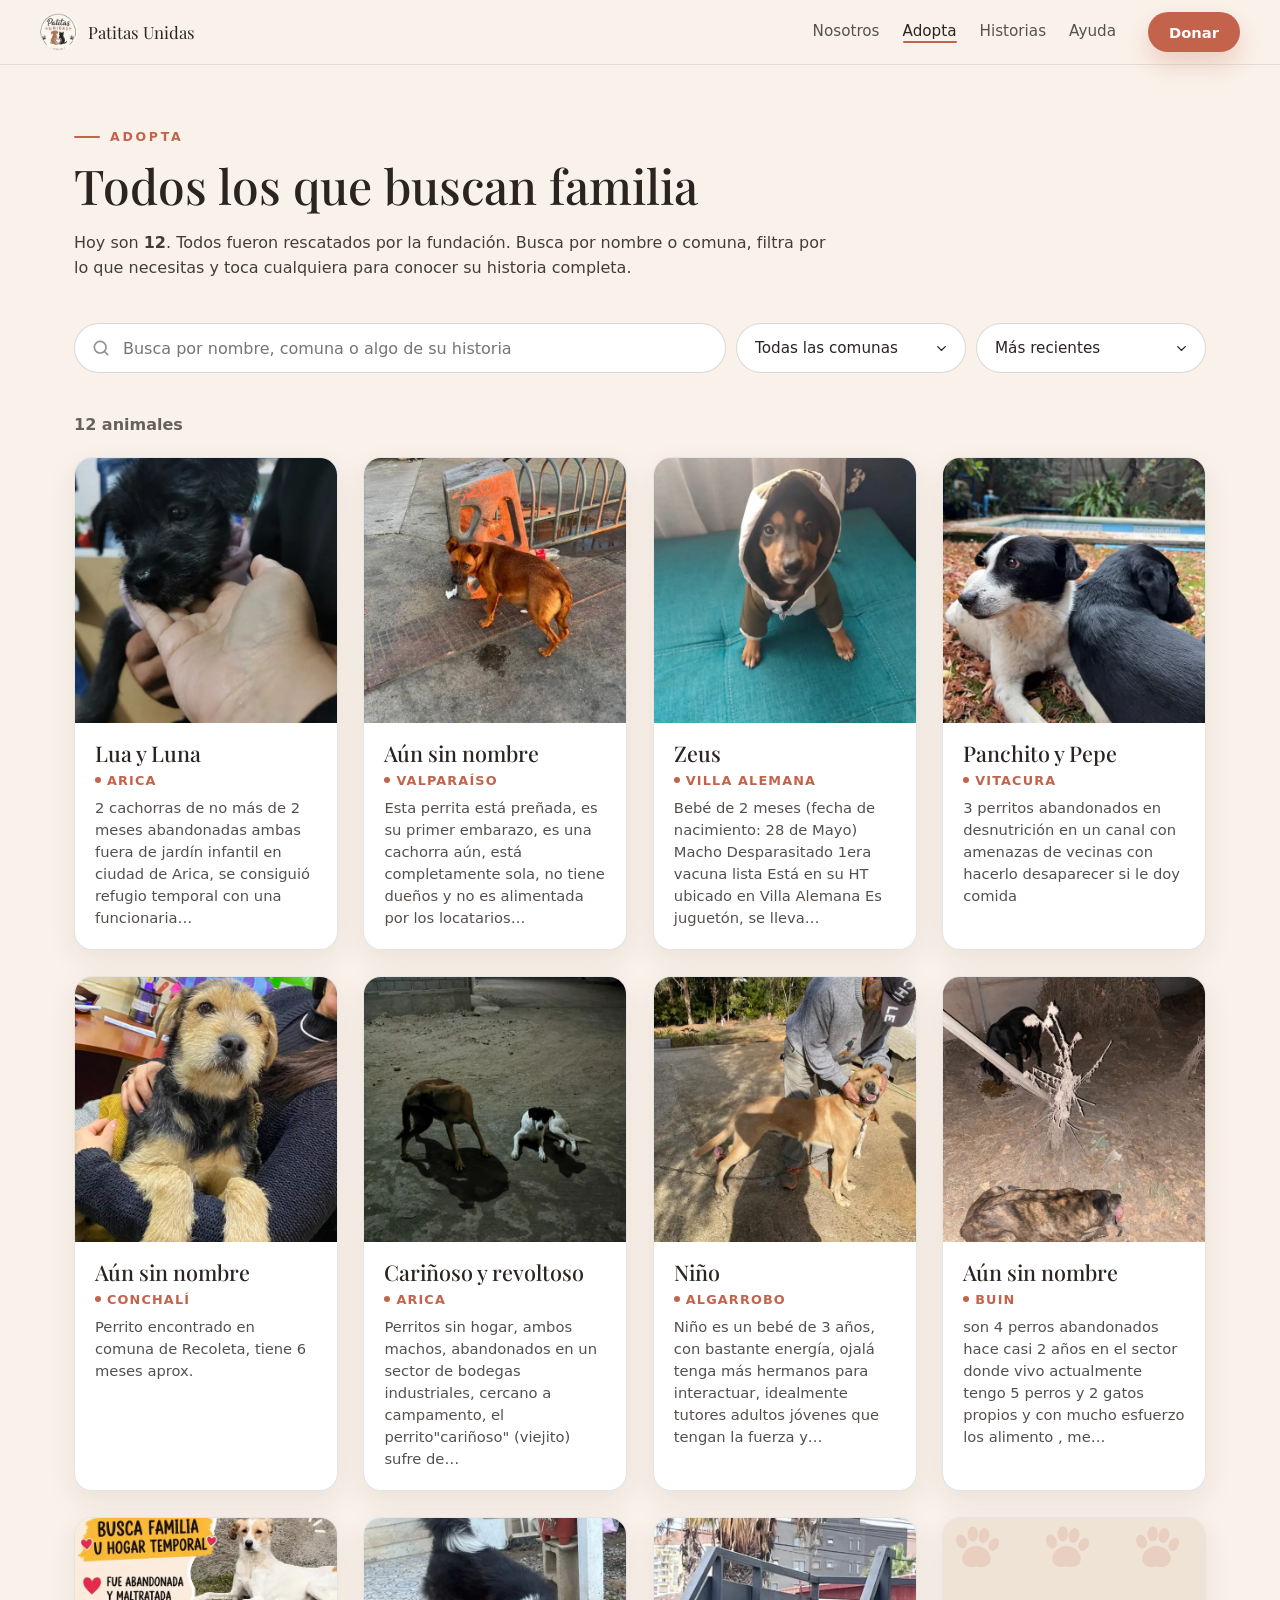
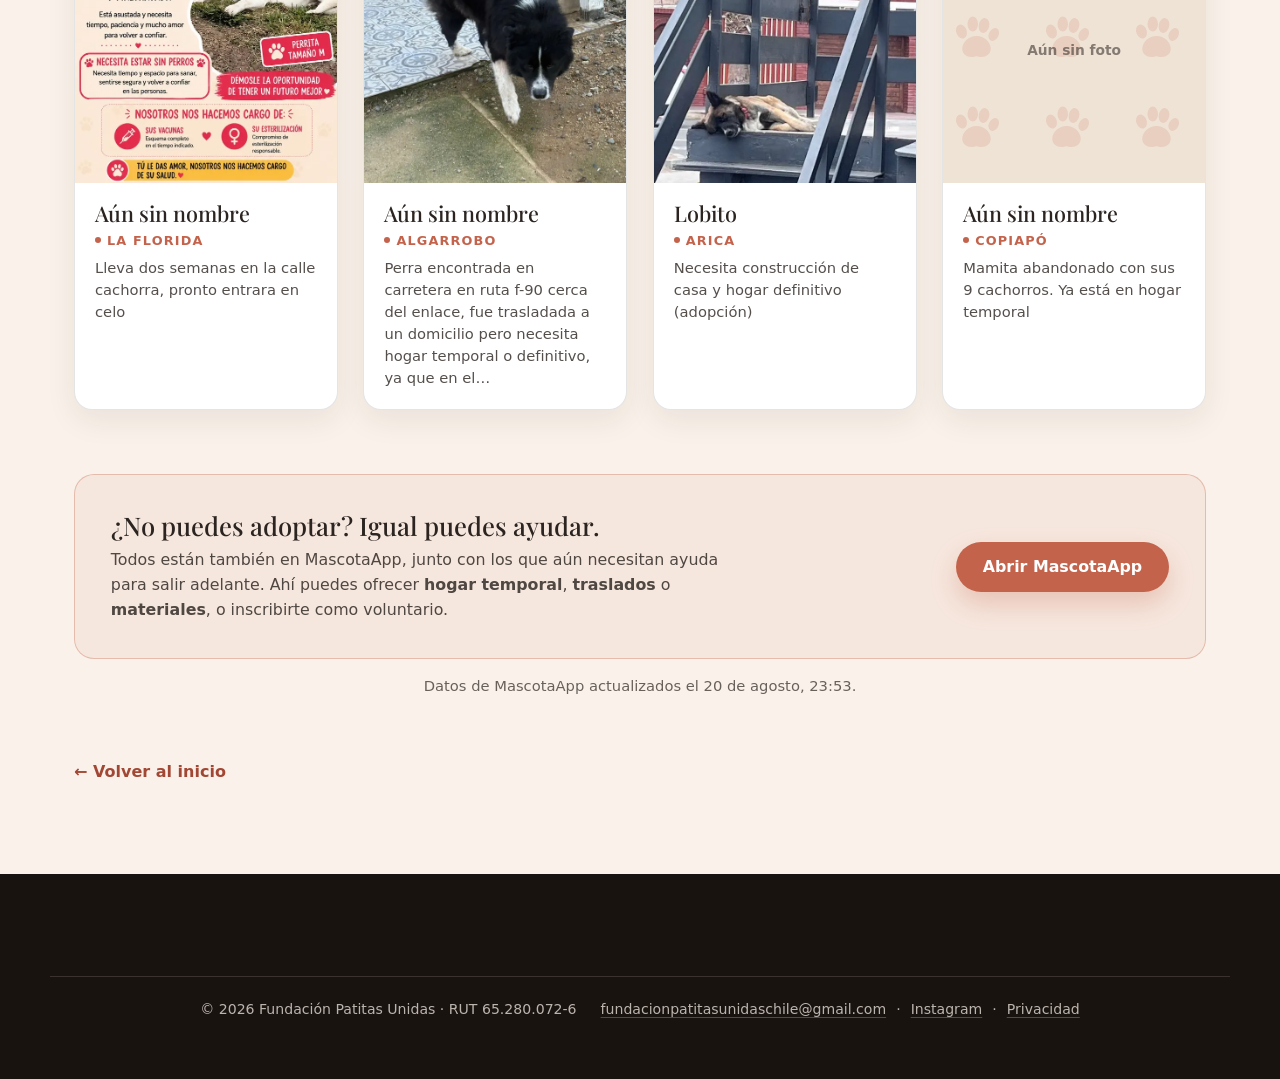
==== adopta.html @ 8f33537e "Anillo de adopcion, finales felices, catalogo con filtros y publicacion automatica - Adopta: anillo " ====
<!DOCTYPE html>
<html lang="es">
  <head>
    <meta charset="UTF-8" />
    <meta name="viewport" content="width=device-width, initial-scale=1.0" />
    <title>Adopta · Patitas Unidas</title>
    <meta name="description" content="Todos los animales que la Fundación Patitas Unidas tiene en adopción en Chile. Busca por nombre o comuna y filtra por lo que necesitas." />
    <link rel="canonical" href="https://fundacionpatitasunidas.cl/adopta.html" />
    <meta name="theme-color" content="#2b2420" />

    <link rel="icon" href="/favicon.ico" sizes="any" />
    <link rel="icon" type="image/png" sizes="32x32" href="img/favicon-32.png" />
    <link rel="apple-touch-icon" href="img/apple-touch-icon.png" />

    <!-- Es la página que más se va a compartir (cada ficha enlaza aquí con
         #id), así que lleva su propia tarjeta. -->
    <meta property="og:type" content="website" />
    <meta property="og:site_name" content="Patitas Unidas Chile" />
    <meta property="og:locale" content="es_CL" />
    <meta property="og:url" content="https://fundacionpatitasunidas.cl/adopta.html" />
    <meta property="og:title" content="Adopta · Patitas Unidas" />
    <meta property="og:description" content="Todos fueron rescatados por la fundación y hoy buscan una familia. Conoce sus historias." />
    <meta property="og:image" content="https://fundacionpatitasunidas.cl/img/compartir.jpg" />
    <meta property="og:image:width" content="1200" />
    <meta property="og:image:height" content="630" />
    <meta name="twitter:card" content="summary_large_image" />

    <link rel="stylesheet" href="styles.css" />
    <script src="script.js" defer></script>
    <script type="module" src="js/catalogo.js"></script>
  </head>
  <body class="pagina-texto pagina-catalogo">
    <header class="texto-top">
      <a class="topbar-logo" href="index.html">
        <img src="img/logo.webp" alt="" width="38" height="38" onerror="this.remove()" />
        <span>Patitas Unidas</span>
      </a>
      <nav class="topbar-nav" aria-label="Navegaci&oacute;n principal">
        <a href="index.html#nosotros">Nosotros</a>
        <a href="adopta.html" aria-current="page">Adopta</a>
        <a href="index.html#historias">Historias</a>
        <a href="index.html#ayuda">Ayuda</a>
      </nav>
      <a class="btn btn-primary topbar-cta" href="index.html#ayuda">Donar</a>
    </header>

    <main class="catalogo" data-catalogo>
      <div class="catalogo-cabeza">
        <p class="eyebrow">Adopta</p>
        <h1 class="texto-titulo">Todos los que buscan familia</h1>
        <p class="lede">
          Hoy son <strong data-total>varios</strong>. Todos fueron rescatados por la fundaci&oacute;n.
          Busca por nombre o comuna, filtra por lo que necesitas y toca cualquiera para
          conocer su historia completa.
        </p>
      </div>

      <!-- Sin data/adopciones.json todavía -->
      <div class="catalogo-aviso" data-sin-datos hidden>
        <p>
          Estamos actualizando la lista. Mientras tanto, todos los animales en adopci&oacute;n
          est&aacute;n publicados en <a href="https://mascotaapp.cl" target="_blank" rel="noopener noreferrer">MascotaApp</a>.
        </p>
      </div>

      <div data-con-datos>
        <div class="catalogo-barra" role="search">
          <label class="buscador">
            <span class="sr-only">Buscar</span>
            <svg viewBox="0 0 24 24" aria-hidden="true" focusable="false"><circle cx="11" cy="11" r="7"/><path d="m20 20-3.5-3.5"/></svg>
            <input type="search" data-buscar placeholder="Busca por nombre, comuna o algo de su historia" autocomplete="off" enterkeyhint="search" />
          </label>
          <label class="selector">
            <span class="sr-only">Comuna</span>
            <select data-comuna>
              <option value="">Todas las comunas</option>
            </select>
          </label>
          <label class="selector">
            <span class="sr-only">Orden</span>
            <select data-orden>
              <option value="recientes">M&aacute;s recientes</option>
              <option value="nombre">Por nombre</option>
              <option value="azar">Al azar</option>
            </select>
          </label>
        </div>

        <div class="catalogo-filtros" data-chips hidden></div>

        <div class="catalogo-estado">
          <p class="catalogo-cuenta" data-cuenta role="status" aria-live="polite"></p>
          <button class="catalogo-limpiar" type="button" data-limpiar hidden>Limpiar filtros</button>
        </div>

        <div class="catalogo-grid" data-grid></div>

        <div class="catalogo-vacio" data-vacio hidden>
          <p class="catalogo-vacio-titulo">Ninguno coincide con esa b&uacute;squeda.</p>
          <p>Prueba con menos filtros: puede que la ficha a&uacute;n no tenga ese dato cargado.</p>
          <button class="btn btn-ghost" type="button" data-limpiar hidden>Limpiar filtros</button>
        </div>
      </div>

      <aside class="adopta-cta">
        <div>
          <h2>&iquest;No puedes adoptar? Igual puedes ayudar.</h2>
          <p>
            Todos est&aacute;n tambi&eacute;n en MascotaApp, junto con los que a&uacute;n necesitan
            ayuda para salir adelante. Ah&iacute; puedes ofrecer <strong>hogar temporal</strong>,
            <strong>traslados</strong> o <strong>materiales</strong>, o inscribirte como
            voluntario.
          </p>
        </div>
        <a class="btn btn-primary" href="https://mascotaapp.cl" target="_blank" rel="noopener noreferrer">
          Abrir MascotaApp
        </a>
      </aside>

      <p class="fine catalogo-actualizado" data-actualizado></p>

      <p class="texto-volver">
        <a href="index.html">&larr; Volver al inicio</a>
      </p>
    </main>

    <footer class="site-footer">
      <div class="wrap">
        <div class="footer-legal">
          <p>&copy; 2026 Fundaci&oacute;n Patitas Unidas &middot; RUT 65.280.072-6</p>
          <p>
            <a href="mailto:fundacionpatitasunidaschile@gmail.com">fundacionpatitasunidaschile@gmail.com</a>
            <span aria-hidden="true">&middot;</span>
            <a href="https://www.instagram.com/fundacionpatitasunidaschile/" target="_blank" rel="noopener noreferrer">Instagram</a>
            <span aria-hidden="true">&middot;</span>
            <a href="legal.html#privacidad">Privacidad</a>
          </p>
        </div>
      </div>
    </footer>
  </body>
</html>
---- styles.css ----
/* Tipografía de display.
   Playfair Display (SIL Open Font License, gratuita) sustituye a "Ogg Medium",
   que es un tipo comercial de Sharp Type y se cargaba desde el CDN de un tercero.
   Si la fundación compra licencia de Ogg, basta con volver a poner el @font-face
   original y cambiar el valor de --font-display. */
@import url("https://fonts.googleapis.com/css2?family=Playfair+Display:wght@500;600&display=swap");

:root {
  --font-display: "Playfair Display", Georgia, "Times New Roman", serif;
  /* El tono calido (sepia .24 / saturate 1.18 / hue-rotate -14deg) esta
     HORNEADO en los propios JPEG. Aplicarlo por CSS obligaba al navegador a
     recalcular un filtro sobre imagenes a pantalla completa en cada frame:
     era la causa principal del scroll a tirones. Ver scratchpad/bake.py. */
  --scene-filter: none;

  --mx: 0;
  --my: 0;
  --back-opacity: 1;
  --back-x: 0px;
  --back-y: 0px;
  --back-scale: 0.76;
  --four-y: 10vh;
  --four-scale: 0.78;
  --bazaar-y: 20vh;
  --blur-px: 0px;
  --back-brightness: 1;
  --bazaar-blur-px: 0px;
  --bazaar-brightness: 1;
  --bazaar-saturation: 1;
  --shade-opacity: 1;
  --shade-z: 2;
  --shade-top-alpha: 0;
  --shade-mid-alpha: 0;
  --shade-bottom-alpha: 0;
  --blur-tint: 75, 58, 41;
  --title-y: 0px;
  --title-scale: 1;
  --title-opacity: 1;
  --bridge-x: -50%;
  --bridge-y: 0px;
  --bridge-bottom: 26vh;
  --bridge-width: 44vw;
  --bridge-height: 34vh;
  --bridge-opacity: 1;
  --bridge-scale: 1.02;
  --split-left-x: -50%;
  --split-left-y: 0px;
  --split-left-scale: 1;
  --split-right-x: -50%;
  --split-right-y: 0px;
  --split-right-scale: 1;
  --frame2-opacity: 0;
  --frame2-x: -50%;
  --frame2-y: -50%;
  --frame2-scale: 1.06;
  --intro-copy-y: 0px;
  --intro-copy-opacity: 1;
  --panel2-opacity: 0;
  --panel2-y: calc(-50% + 58px);
  --panel3-opacity: 0;
  --panel3-y: calc(-50% + 58px);
  /* Paleta tomada del logo: crema, marrón oscuro, terracota y caramelo. */
  --ink: #2b2420;
  --paper: #faf2ea;
  --terracota: #c4634c;
  --caramelo: #c79a6e;
  --marron: #4b3a29;
  --shadow: rgba(43, 36, 32, 0.34);

  font-family: Inter, Satoshi, system-ui, -apple-system, BlinkMacSystemFont, "Segoe UI", sans-serif;
  color: var(--paper);
  background: #0b1110;
  letter-spacing: 0;
}

* {
  box-sizing: border-box;
}

html {
  min-height: 100%;
  scroll-behavior: smooth;
  background: #0b1110;
}

body {
  min-height: 100%;
  margin: 0;
  overflow-x: clip;
  background: #0b1110;
}

button {
  border: 0;
  font: inherit;
}

.site-shell {
  min-height: 100vh;
}

/* ---------- scroll rig ---------- */

.cinema-scroll {
  position: relative;
  /* 1950 px: antes eran 3700, casi cinco pantallas de animacion antes de
     llegar a nada accionable. Al quitar el carrusel se recorto la escena a
     lo que de verdad cuenta algo. */
  height: calc(100vh + 1950px);
}

.stage {
  position: sticky;
  top: 0;
  height: 100vh;
  min-height: 620px;
  overflow: hidden;
  isolation: isolate;
  background: #7fb4d4;
}

.world,
.back-stack,
.sky-img,
.shade,
.scene-img,
.site-header,
.hero-title,
.intro-copy,
.story-panel {
  position: absolute;
}

.world {
  inset: 0;
  overflow: hidden;
  background: #79b7dd;
}

/* ---------- header ---------- */

.site-header {
  z-index: 10;
  top: 0;
  left: 0;
  right: 0;
  display: grid;
  grid-template-columns: minmax(260px, 1fr) auto minmax(260px, 1fr);
  align-items: center;
  gap: 32px;
  padding: 32px;
  color: rgba(253, 241, 225, 0.86);
  pointer-events: auto;
  /* Velo superior: el follaje claro se comía el logo y el menú. */
  background: linear-gradient(180deg, rgba(6, 14, 9, 0.42) 0%, rgba(6, 14, 9, 0) 100%);
}

.site-logo {
  justify-self: start;
  display: inline-flex;
  align-items: center;
  gap: 12px;
  color: var(--paper);
  font-family: var(--font-display);
  font-size: 24px;
  font-weight: 500;
  line-height: 1;
  text-decoration: none;
  white-space: nowrap;
  cursor: pointer;
  text-shadow: 0 2px 10px rgba(0, 0, 0, 0.55), 0 1px 3px rgba(0, 0, 0, 0.5);
}

/* El logotipo es un círculo crema; el borde redondo y la sombra lo separan
   del follaje sin necesidad de recortarlo. */
.site-logo-mark {
  width: 66px;
  height: 66px;
  border-radius: 999px;
  object-fit: cover;
  /* el PNG ya viene recortado en círculo con fondo transparente */
  box-shadow: 0 6px 20px rgba(0, 0, 0, 0.34);
}

.site-logo-text {
  display: inline-flex;
  flex-direction: column;
  gap: 3px;
}

.site-logo-text small {
  font-family: Inter, system-ui, sans-serif;
  font-size: 10px;
  font-weight: 600;
  letter-spacing: 0.24em;
  text-transform: uppercase;
  /* el caramelo del logo se perdía sobre el follaje; crema al 78 % sí lee */
  color: rgba(250, 242, 234, 0.78);
}

.site-nav {
  display: flex;
  align-items: center;
  justify-content: center;
  gap: clamp(24px, 2.2vw, 44px);
}

.site-nav a,
.language-switcher {
  color: rgba(253, 241, 225, 0.86);
  font-weight: 700;
  line-height: 1;
  /* Sombra reforzada: el fondo es follaje claro, no el cielo plano del original. */
  text-shadow: 0 2px 10px rgba(0, 0, 0, 0.55), 0 1px 3px rgba(0, 0, 0, 0.5);
}

.site-nav a {
  position: relative;
  padding-bottom: 6px;
  font-size: 20px;
  font-weight: 400;
  text-decoration: none;
  cursor: pointer;
  transition: color 220ms ease;
}

/* Subrayado en terracota, el acento del logo. */
.site-nav a::after {
  content: "";
  position: absolute;
  left: 0;
  right: 0;
  bottom: 0;
  height: 2px;
  border-radius: 2px;
  background: var(--terracota);
  transform: scaleX(0);
  transform-origin: 50% 50%;
  transition: transform 260ms cubic-bezier(0.22, 1, 0.36, 1);
}

.site-nav a:hover,
.site-nav a:focus-visible,
.site-nav a.is-current {
  color: var(--paper);
}

.site-nav a:hover::after,
.site-nav a:focus-visible::after,
.site-nav a.is-current::after {
  transform: scaleX(1);
}

.language-switcher {
  justify-self: end;
  display: inline-flex;
  align-items: center;
  justify-content: center;
  gap: 5px;
  padding: 0;
  background: transparent;
  font-size: 16px;
  cursor: pointer;
}

.language-switcher span {
  display: inline-flex;
  line-height: 1;
}

/* ---------- scene images ---------- */

.scene-img {
  display: block;
  user-select: none;
  -webkit-user-drag: none;
  pointer-events: none;
}

.sky-img {
  z-index: 0;
  inset: 0;
  width: 100%;
  height: 100%;
  object-fit: cover;
  transform: none;
  filter: var(--scene-filter);
}

.back-stack {
  z-index: 1;
  top: 0;
  bottom: 0;
  left: -3vw;
  right: -3vw;
  opacity: var(--back-opacity);
  transform: translate3d(var(--back-x), var(--back-y), 0) scale(var(--back-scale));
  transform-origin: 50% 100%;
  will-change: transform;
}

.back-img {
  inset: 0;
  width: 100%;
  height: 100%;
  object-fit: cover;
  filter: var(--scene-filter);
}

/* Banda de suelo. La capa original era un PNG recortado (skyline del bazar);
   como ahora es una foto rectangular, la fundimos por arriba con una máscara
   para que no se vea el borde recto contra el cielo. */
.back-ground {
  z-index: 3;
  position: absolute;
  top: auto;
  bottom: 0;
  left: 48%;
  right: auto;
  width: 112%;
  height: 62%;
  object-fit: cover;
  object-position: 50% 60%;
  opacity: 1;
  filter: var(--ground-filter);
  transform: translate3d(-50%, var(--bazaar-y), 0) scale(0.86);
  -webkit-mask-image: linear-gradient(180deg, transparent 0%, #000 34%, #000 100%);
  mask-image: linear-gradient(180deg, transparent 0%, #000 34%, #000 100%);
}

/* Antes era un PNG con brillo en mix-blend-mode:screen. Un JPG opaco ahí
   lavaría la escena entera, así que el resplandor pasa a ser puro CSS. */
.back-glow {
  position: absolute;
  z-index: 1;
  top: auto;
  bottom: 0;
  left: 48%;
  right: auto;
  width: 112%;
  height: 90%;
  opacity: 0.5;
  pointer-events: none;
  background: radial-gradient(
    62% 48% at 50% 74%,
    rgba(255, 232, 186, 0.62) 0%,
    rgba(255, 214, 150, 0.28) 42%,
    rgba(255, 214, 150, 0) 72%
  );
  transform: translate3d(-50%, calc(var(--four-y) - 110px), 0) scale(var(--four-scale));
  will-change: transform;
}

/* ---------- hero ---------- */

/* z 8: por encima de la lámina protagonista (4) y de las hojas (6).
   En el diseño original bastaba z 3 porque aquellas capas eran PNGs
   transparentes por el centro y el título se leía a través. */
.hero-title {
  z-index: 8;
  left: 50%;
  /* Subido respecto al original (19vh): el título ocupa dos líneas y a 19vh
     su segunda línea se solapaba con el borde superior de la lámina central. */
  top: clamp(84px, 12vh, 150px);
  width: min(94vw, 1780px);
  margin: 0;
  color: #fdf1e1;
  font-family: var(--font-display);
  font-size: 9rem;
  font-weight: 500;
  line-height: 0.86;
  text-align: center;
  /* Sobre fotos reales el título necesita sombra; el original iba sobre PNGs
     compuestos a medida y podía permitirse text-shadow: none. */
  text-shadow: 0 10px 44px rgba(0, 0, 0, 0.42);
  transform: translate3d(-50%, var(--title-y), 0) scale(var(--title-scale));
  opacity: var(--title-opacity);
  will-change: transform, opacity;
}

/* Foto protagonista. Antes era un PNG recortado del puente; al ser ahora una
   foto rectangular le damos radio y sombra para que lea como una lámina y no
   como un recorte pegado. */
.bridge-img {
  z-index: 4;
  left: 50%;
  /* Medidas FIJAS: el crecimiento va por scale() dentro del transform.
     Animar width/height/bottom obligaba a relayout en cada frame. */
  bottom: 26vh;
  width: min(44vw, 900px);
  height: 34vh;
  object-fit: cover;
  object-position: 50% 62%;
  border-radius: 28px;
  box-shadow: 0 20px 44px rgba(0, 0, 0, 0.4);
  /* El PNG del puente desaparecía al salir de cuadro por su propia
     transparencia; un rectángulo opaco se queda asomando arriba, así que
     se desvanece explícitamente. */
  opacity: var(--bridge-opacity);
  transform: translate3d(var(--bridge-x), var(--bridge-y), 0) scale(var(--bridge-scale));
  transform-origin: 50% 48%;
}

/* Las dos hojas que se abren como cortina. En el original eran las mitades
   transparentes de un mismo marco; aquí son dos fotos independientes, así que
   cada una arranca desplazada a su lado (∓28vw) y lleva el borde interior
   difuminado para que el centro quede libre y el título se lea. */
.splitframe-img {
  z-index: 6;
  left: 50%;
  bottom: 28vh;
  width: min(30vw, 470px);
  height: 28vh;
  object-fit: cover;
  border-radius: 24px;
  box-shadow: 0 16px 38px rgba(0, 0, 0, 0.36);
  pointer-events: none;
}

.splitframe-left {
  transform: translate3d(calc(var(--split-left-x) - 33vw), var(--split-left-y), 0)
    scale(var(--split-left-scale));
  transform-origin: 21% 52%;
  -webkit-mask-image: linear-gradient(90deg, #000 0%, #000 46%, transparent 94%);
  mask-image: linear-gradient(90deg, #000 0%, #000 46%, transparent 94%);
}

.splitframe-right {
  transform: translate3d(calc(var(--split-right-x) + 33vw), var(--split-right-y), 0)
    scale(var(--split-right-scale));
  transform-origin: 79% 52%;
  -webkit-mask-image: linear-gradient(270deg, #000 0%, #000 46%, transparent 94%);
  mask-image: linear-gradient(270deg, #000 0%, #000 46%, transparent 94%);
}

.frame-two-img {
  z-index: 5;
  filter: none !important;
  backdrop-filter: none;
  left: 50%;
  top: 50%;
  width: min(122vw, 2160px);
  height: auto;
  opacity: var(--frame2-opacity);
  transform: translate3d(var(--frame2-x), var(--frame2-y), 0) scale(var(--frame2-scale));
  transform-origin: 50% 48%;
}

.shade {
  inset: 0;
  z-index: var(--shade-z);
  pointer-events: none;
  opacity: var(--shade-opacity);
  background: linear-gradient(
    180deg,
    rgba(var(--blur-tint), var(--shade-top-alpha)) 0%,
    rgba(var(--blur-tint), var(--shade-mid-alpha)) 48%,
    rgba(var(--blur-tint), var(--shade-bottom-alpha)) 100%
  );
}

/* Viñeta cálida.
   Sólo oscurece bordes y esquinas para dar foco; el calentado del color lo
   hace --warm sobre las propias fotos. Va en z 2, por debajo de la lámina
   central (4) y del carrusel, para no apagar las tarjetas crema. */
.warmth {
  position: absolute;
  inset: 0;
  z-index: 2;
  pointer-events: none;
  background: radial-gradient(
    116% 84% at 50% 44%,
    rgba(199, 154, 110, 0.18) 0%,
    rgba(120, 84, 54, 0.24) 54%,
    rgba(43, 33, 24, 0.5) 100%
  );
}

/* ---------- copy blocks ---------- */

.intro-copy {
  z-index: 9;
  left: 50%;
  bottom: clamp(40px, 9vh, 110px);
  width: min(560px, calc(100vw - 40px));
  text-align: center;
  transform: translate3d(-50%, var(--intro-copy-y), 0);
  opacity: var(--intro-copy-opacity);
  will-change: transform, opacity;
}

.intro-copy p {
  margin: 0 auto;
  max-width: 560px;
  color: #fdf1e1;
  font-size: 1.18rem;
  font-weight: 500;
  line-height: 1.18;
  text-shadow: 0 2px 18px rgba(0, 0, 0, 0.42);
}

.hero-tags {
  display: flex;
  flex-wrap: wrap;
  align-items: center;
  justify-content: center;
  gap: 10px;
  margin-top: 26px;
}

.hero-tags a {
  min-height: 42px;
  text-decoration: none;
  transition: transform 200ms cubic-bezier(0.22, 1, 0.36, 1), box-shadow 200ms ease,
    background-color 200ms ease;
  display: inline-flex;
  align-items: center;
  justify-content: center;
  padding: 0 25px;
  color: var(--ink);
  border-radius: 999px;
  background: #fdf1e1;
  font-size: 0.98rem;
  font-weight: 500;
  box-shadow: 0 12px 30px rgba(0, 0, 0, 0.18);
}

.hero-tags a:hover {
  transform: translateY(-2px);
  background: #fffaf3;
  box-shadow: 0 18px 38px rgba(0, 0, 0, 0.26);
}

.hero-tags a:focus-visible {
  outline: 2px solid var(--terracota);
  outline-offset: 3px;
}

.story-panel {
  z-index: 10;
  left: 50%;
  top: 45%;
  width: min(760px, calc(100vw - 42px));
  text-align: center;
  pointer-events: none;
  transform: translate3d(-50%, -50%, 0);
  will-change: transform, opacity;
}

/* Velo propio de cada bloque de texto.
   El .shade global vive en z 2 y la foto de frame-two en z 5, así que el velo
   nunca la oscurece y el texto quedaba ilegible sobre hierba clara. */
.story-panel::before,
.intro-copy::before {
  content: "";
  position: absolute;
  z-index: -1;
  inset: -14% -18%;
  pointer-events: none;
  background: radial-gradient(
    66% 64% at 50% 50%,
    rgba(9, 17, 11, 0.8) 0%,
    rgba(9, 17, 11, 0.56) 52%,
    rgba(9, 17, 11, 0) 84%
  );
}

.story-panel h2 {
  margin: 0;
  color: #fdf1e1;
  font-family: var(--font-display);
  font-size: 4.75rem;
  font-weight: 500;
  line-height: 0.95;
  text-shadow: 0 16px 38px var(--shadow);
}

.story-panel p {
  width: min(520px, 100%);
  margin: 26px auto 0;
  color: #fdf1e1;
  font-size: 1.14rem;
  font-weight: 500;
  line-height: 1.18;
  text-shadow: 0 2px 18px rgba(0, 0, 0, 0.42);
}

.story-panel-bridge {
  top: 60%;
  opacity: var(--panel2-opacity);
  transform: translate3d(-50%, var(--panel2-y), 0);
}

.story-panel-bazaar {
  top: 29%;
  opacity: var(--panel3-opacity);
  transform: translate3d(-50%, var(--panel3-y), 0);
}

.facts {
  display: grid;
  grid-template-columns: repeat(2, minmax(0, 1fr));
  gap: 86px;
  width: min(470px, 100%);
  margin: 72px auto 0;
}

.facts dt {
  color: #fdf1e1;
  font-family: var(--font-display);
  font-size: 4.2rem;
  font-weight: 500;
  line-height: 0.9;
  text-shadow: 0 14px 34px var(--shadow);
}

.facts dd {
  margin: 18px 0 0;
  color: #fdf1e1;
  font-size: 1rem;
  font-weight: 500;
  line-height: 1.14;
  text-shadow: 0 2px 18px rgba(0, 0, 0, 0.42);
}

.note-button {
  min-height: 50px;
  margin-top: 28px;
  display: inline-flex;
  align-items: center;
  justify-content: center;
  gap: 12px;
  padding: 0 28px;
  border-radius: 999px;
  color: var(--ink);
  background: #fdf1e1;
  box-shadow: 0 16px 34px rgba(0, 0, 0, 0.18);
  /* es un <a>, no un <button>: hay que quitarle el subrayado */
  text-decoration: none;
  pointer-events: auto;
  cursor: pointer;
}

.note-button span:first-child {
  font-size: 1.25rem;
  line-height: 1;
}

/* ---------- estados interactivos ----------
   El diseño original no traía ninguno: nada respondía al ratón ni al teclado,
   que es parte de por qué los botones parecían muertos. */

.note-button,
.language-switcher {
  transition: transform 200ms cubic-bezier(0.22, 1, 0.36, 1),
    box-shadow 200ms ease, background-color 200ms ease, color 200ms ease;
}

.note-button:hover {
  transform: translateY(-2px);
  background: #fffaf3;
  box-shadow: 0 22px 44px rgba(43, 33, 24, 0.32);
}

.note-button:active {
  transform: translateY(0);
}

.language-switcher:hover {
  color: var(--paper);
}

/* Foco visible y consistente para navegación por teclado. */
.site-nav a:focus-visible,
.site-logo:focus-visible,
.note-button:focus-visible,
.language-switcher:focus-visible {
  outline: 2px solid var(--terracota);
  outline-offset: 4px;
  border-radius: 6px;
}

/* ---------- media queries ---------- */

@media (max-width: 1500px) {
  .hero-title {
    font-size: 7.4rem;
  }

  .story-panel h2 {
    font-size: 4.1rem;
  }
}

@media (max-width: 1100px) {
  .hero-title {
    top: 15vh;
    font-size: 5.4rem;
  }

  /* En pantalla estrecha las tres láminas se pisan. Se acercan las hojas al
     borde y se estrecha la central para que el tríptico siga leyéndose. */
  .splitframe-img {
    width: min(40vw, 420px);
    height: 24vh;
  }

  .splitframe-left {
    transform: translate3d(calc(var(--split-left-x) - 38vw), var(--split-left-y), 0)
      scale(var(--split-left-scale));
  }

  .splitframe-right {
    transform: translate3d(calc(var(--split-right-x) + 38vw), var(--split-right-y), 0)
      scale(var(--split-right-scale));
  }

  .bridge-img {
    width: min(46vw, 480px);
    height: 30vh;
  }

  .frame-two-img {
    width: 150vw;
  }

  .story-panel h2 {
    font-size: 3.2rem;
  }

  .facts {
    gap: 34px;
    margin-top: 44px;
  }

  .facts dt {
    font-size: 3.2rem;
  }

}

@media (max-width: 640px) {
  .stage {
    min-height: 640px;
  }

  .site-header {
    grid-template-columns: 1fr auto;
    gap: 18px;
    padding: 24px;
  }

  .site-logo {
    gap: 9px;
    font-size: 18px;
  }

  .site-logo-mark {
    width: 46px;
    height: 46px;
  }

  .site-nav {
    grid-column: 1 / -1;
    grid-row: 2;
    justify-content: flex-start;
    gap: 20px;
    overflow-x: auto;
    scrollbar-width: none;
    /* el padding negativo deja que el último enlace llegue al borde al
       desplazar, en vez de quedar cortado bajo el margen del header */
    padding-right: 24px;
    margin-right: -24px;
  }

  .site-nav::-webkit-scrollbar {
    display: none;
  }

  .site-nav a {
    font-size: 16px;
    white-space: nowrap;
  }

  /* el header ocupa dos filas en móvil (logo arriba, menú debajo), así que el
     título tiene que arrancar más abajo que en escritorio */
  .hero-title {
    top: 17vh;
    font-size: 3.1rem;
  }

  /* A 390 px no caben tres láminas en fila: las hojas laterales se solapaban
     con la central formando una franja ilegible. En móvil la escena se queda
     con una sola foto, que es lo que de verdad se ve a este tamaño. */
  .splitframe-img {
    display: none;
  }

  .bridge-img {
    bottom: 30vh;
    width: min(86vw, 420px);
    height: 26vh;
  }

  .frame-two-img {
    width: 210vw;
  }

  .intro-copy {
    bottom: 7vh;
  }

  .intro-copy p,
  .story-panel p {
    font-size: 1rem;
  }

  .hero-tags {
    gap: 8px;
  }

  .hero-tags a {
    min-height: 38px;
    padding: 0 16px;
    font-size: 0.88rem;
  }

  .story-panel {
    top: 42%;
  }

  .story-panel-bazaar {
    top: 26%;
  }

  .story-panel h2 {
    font-size: 2.45rem;
  }

  .facts {
    gap: 18px;
    margin-top: 34px;
  }

  .facts dt {
    font-size: 2.5rem;
  }

}

@media (prefers-reduced-motion: reduce) {
  html {
    scroll-behavior: auto;
  }

  .scene-img,
  .back-stack,
  .hero-title,
  .intro-copy,
  .story-panel,
}

/* =====================================================================
   SECCIONES DE CONTENIDO
   Debajo de la escena. Paleta del logo: crema, terracota, marron.
   ===================================================================== */

.sheet {
  position: relative;
  z-index: 1;
  /* no se pintan mientras estan lejos del viewport */
  content-visibility: auto;
  contain-intrinsic-size: auto 720px;
  padding: clamp(64px, 7.5vw, 116px) 24px;
  color: var(--ink);
  background: var(--paper);
  scroll-margin-top: 0;
}

.sheet-dark {
  color: var(--paper);
  /* degradado sutil en vez de un marron plano, que se veia muerto */
  background: radial-gradient(120% 90% at 18% 0%, #33271f 0%, #1e1814 62%, #191310 100%);
}

.wrap {
  width: min(1180px, 100%);
  margin: 0 auto;
}

/* ---------- cabecera de seccion ----------
   Titulo a la izquierda y entradilla a la derecha: llena el ancho y evita
   la columna estrecha de texto flotando en un mar de vacio. */

.sheet-head {
  display: grid;
  grid-template-columns: minmax(0, 1.05fr) minmax(0, 0.95fr);
  gap: clamp(28px, 4vw, 72px);
  align-items: end;
  padding-bottom: clamp(30px, 3.4vw, 52px);
  border-bottom: 1px solid currentColor;
}

.sheet-dark .sheet-head,
.sheet .sheet-head {
  border-bottom-color: rgba(196, 99, 76, 0.34);
}

.sheet-head-aside {
  padding-bottom: 4px;
}

.eyebrow {
  display: flex;
  align-items: center;
  gap: 10px;
  margin: 0 0 16px;
  color: var(--terracota);
  font-size: 0.78rem;
  font-weight: 700;
  letter-spacing: 0.22em;
  text-transform: uppercase;
}

.eyebrow::before {
  content: "";
  width: 26px;
  height: 2px;
  border-radius: 2px;
  background: currentColor;
}

.sheet-title {
  margin: 0;
  font-family: var(--font-display);
  font-size: clamp(2rem, 3.9vw, 3.4rem);
  font-weight: 500;
  line-height: 1.06;
  text-wrap: balance;
}

.lede {
  margin: 0 0 14px;
  font-size: clamp(1rem, 1.2vw, 1.12rem);
  line-height: 1.6;
  opacity: 0.88;
}

.lede:last-child {
  margin-bottom: 0;
}

/* la frase que carga el mensaje central va destacada */
.lede-accent {
  padding-left: 16px;
  border-left: 3px solid var(--terracota);
  font-weight: 600;
  opacity: 1;
}

.fine {
  margin: 16px 0 0;
  opacity: 0.7;
  font-size: 0.92rem;
  line-height: 1.55;
}

/* ---------- pilares ---------- */

.pillars {
  display: grid;
  grid-template-columns: repeat(auto-fit, minmax(220px, 1fr));
  gap: clamp(24px, 2.8vw, 46px);
  margin: clamp(36px, 4vw, 58px) 0 0;
  padding: 0;
  list-style: none;
  counter-reset: none;
}

.pillars li {
  position: relative;
  padding-top: 4px;
}

.pillar-num {
  display: inline-flex;
  align-items: center;
  justify-content: center;
  width: 40px;
  height: 40px;
  margin-bottom: 16px;
  border-radius: 999px;
  color: var(--paper);
  background: var(--terracota);
  font-family: var(--font-display);
  font-size: 0.95rem;
  font-weight: 600;
  letter-spacing: 0.02em;
}

.pillars h3 {
  margin: 0 0 8px;
  font-size: 1.18rem;
  font-weight: 700;
  line-height: 1.25;
}

.pillars p {
  margin: 0;
  opacity: 0.78;
  font-size: 0.96rem;
  line-height: 1.55;
}

/* ---------- ayuda ---------- */

.help-grid {
  display: grid;
  grid-template-columns: repeat(auto-fit, minmax(320px, 1fr));
  gap: clamp(20px, 2.2vw, 32px);
  /* start, no stretch: antes las tarjetas se estiraban a la mas alta y
     dejaban un hueco muerto enorme debajo del contenido */
  align-items: start;
  margin-top: clamp(34px, 4vw, 54px);
}

.help-card {
  display: flex;
  flex-direction: column;
  padding: clamp(26px, 2.6vw, 38px);
  border: 1px solid rgba(250, 242, 234, 0.14);
  border-radius: 20px;
  background: rgba(250, 242, 234, 0.045);
}

.help-card-accent {
  border-color: rgba(196, 99, 76, 0.5);
  background: rgba(196, 99, 76, 0.09);
}

.card-tag {
  margin: 0 0 10px;
  color: var(--caramelo);
  font-size: 0.72rem;
  font-weight: 700;
  letter-spacing: 0.2em;
  text-transform: uppercase;
}

.help-card h3 {
  margin: 0 0 14px;
  font-family: var(--font-display);
  font-size: clamp(1.5rem, 2vw, 1.9rem);
  font-weight: 500;
  line-height: 1.15;
}

.help-card > p {
  margin: 0 0 16px;
  font-size: 0.99rem;
  line-height: 1.58;
}

.card-foot {
  margin-top: auto;
  padding-top: 22px;
}

.chips {
  display: flex;
  flex-wrap: wrap;
  gap: 8px;
  margin: 0;
  padding: 0;
  list-style: none;
}

.chips li {
  padding: 7px 14px;
  border: 1px solid rgba(250, 242, 234, 0.24);
  border-radius: 999px;
  font-size: 0.87rem;
  white-space: nowrap;
}

.store-links {
  display: flex;
  align-items: center;
  gap: 10px;
  margin: 14px 0 0;
  font-size: 0.92rem;
}

.store-links a {
  color: inherit;
  opacity: 0.78;
  text-underline-offset: 3px;
}

.store-links a:hover {
  opacity: 1;
  color: var(--caramelo);
}

/* ---------- datos bancarios ---------- */

.bank {
  margin: 0;
}

.bank > div {
  display: grid;
  grid-template-columns: 116px minmax(0, 1fr);
  gap: 4px 16px;
  align-items: baseline;
  padding: 10px 0;
  border-bottom: 1px solid rgba(250, 242, 234, 0.12);
}

.bank > div:last-child {
  border-bottom: 0;
}

.bank dt {
  opacity: 0.62;
  font-size: 0.78rem;
  font-weight: 600;
  letter-spacing: 0.06em;
  text-transform: uppercase;
}

.bank dd {
  margin: 0;
  font-size: 1.02rem;
  font-weight: 600;
  font-variant-numeric: tabular-nums;
  word-break: break-word;
}

/* el correo es largo: que no fuerce la columna */
.dd-mail {
  font-size: 0.92rem;
  font-weight: 500;
}

/* ---------- veterinarios ---------- */

.split {
  display: grid;
  grid-template-columns: minmax(0, 1.15fr) minmax(0, 0.85fr);
  gap: clamp(32px, 4.5vw, 76px);
  align-items: center;
}

.split-media {
  margin: 0;
  overflow: hidden;
  border-radius: 24px;
  box-shadow: 0 24px 60px rgba(43, 33, 24, 0.22);
}

.split-media img {
  display: block;
  width: 100%;
  height: 100%;
  min-height: 340px;
  object-fit: cover;
}

.split-text .sheet-title {
  margin-bottom: 22px;
}

/* el descuento es el gancho: se trata como dato, no como frase */
.discount {
  display: flex;
  align-items: center;
  gap: 16px;
  margin: 26px 0;
  padding: 18px 22px;
  border-radius: 16px;
  background: rgba(196, 99, 76, 0.1);
}

.discount strong {
  color: var(--terracota);
  font-family: var(--font-display);
  font-size: clamp(2.2rem, 3.4vw, 3rem);
  font-weight: 600;
  line-height: 1;
}

.discount span {
  font-size: 0.98rem;
  line-height: 1.4;
}

.ticks {
  margin: 0;
  padding: 0;
  list-style: none;
}

.ticks li {
  position: relative;
  padding: 9px 0 9px 30px;
  font-size: 0.99rem;
  line-height: 1.5;
  border-bottom: 1px solid rgba(43, 36, 32, 0.1);
}

.ticks li:last-child {
  border-bottom: 0;
}

.ticks li::before {
  content: "";
  position: absolute;
  left: 2px;
  top: 17px;
  width: 9px;
  height: 9px;
  border-radius: 999px;
  background: var(--terracota);
}

/* ---------- botones ---------- */

.btn-row {
  display: flex;
  flex-wrap: wrap;
  gap: 12px;
  margin-top: 24px;
}

.btn {
  display: inline-flex;
  align-items: center;
  justify-content: center;
  min-height: 50px;
  padding: 0 26px;
  border: 1px solid transparent;
  border-radius: 999px;
  font-size: 0.99rem;
  font-weight: 600;
  text-decoration: none;
  cursor: pointer;
  transition: transform 200ms cubic-bezier(0.22, 1, 0.36, 1),
    background-color 200ms ease, box-shadow 200ms ease;
}

.btn-primary {
  color: #fff;
  background: var(--terracota);
  box-shadow: 0 12px 26px rgba(196, 99, 76, 0.28);
}

.btn-primary:hover {
  transform: translateY(-2px);
  background: #d0705a;
  box-shadow: 0 18px 34px rgba(196, 99, 76, 0.38);
}

.btn:active {
  transform: translateY(0);
}

.btn:focus-visible {
  outline: 2px solid var(--terracota);
  outline-offset: 3px;
}

.sheet-dark .btn:focus-visible {
  outline-color: var(--paper);
}

/* ---------- pie ---------- */

.site-footer {
  position: relative;
  z-index: 1;
  padding: clamp(44px, 4.6vw, 72px) 24px;
  color: var(--paper);
  background: #191310;
}

.footer-grid {
  display: grid;
  grid-template-columns: repeat(auto-fit, minmax(230px, 1fr));
  gap: 34px;
}

.footer-logo {
  width: 56px;
  height: 56px;
  margin-bottom: 12px;
  border-radius: 999px;
}

.footer-brand {
  margin: 0 0 4px;
  font-family: var(--font-display);
  font-size: 1.3rem;
}

.footer-head {
  margin: 0 0 10px;
  color: var(--caramelo);
  font-size: 0.74rem;
  font-weight: 700;
  letter-spacing: 0.18em;
  text-transform: uppercase;
}

.site-footer p {
  margin: 0 0 6px;
  font-size: 0.94rem;
  line-height: 1.5;
}

.site-footer .fine {
  margin-top: 0;
}

.site-footer a {
  color: var(--paper);
  text-decoration-color: rgba(250, 242, 234, 0.35);
  text-underline-offset: 3px;
  word-break: break-word;
}

.site-footer a:hover {
  color: var(--caramelo);
}

.site-footer a:focus-visible {
  outline: 2px solid var(--terracota);
  outline-offset: 3px;
  border-radius: 4px;
}

/* ---------- adaptacion ---------- */

@media (max-width: 900px) {
  .sheet-head,
  .split {
    grid-template-columns: minmax(0, 1fr);
    align-items: start;
  }

  .split-media {
    order: -1;
  }

  .split-media img {
    min-height: 240px;
  }
}

@media (max-width: 640px) {
  .bank > div {
    grid-template-columns: minmax(0, 1fr);
    gap: 2px;
  }

  .btn {
    width: 100%;
  }

  .discount {
    flex-direction: column;
    align-items: flex-start;
    gap: 8px;
  }
}

/* =====================================================================
   CAPA ESTETICA DE LAS SECCIONES
   Las secciones eran texto sobre color plano. Aqui entran las fotos de
   fondo traslucidas, el patron de huellas del logo y los botones de
   tienda con icono.
   ===================================================================== */

/* ---------- huellas ----------
   Tomadas del logo, que lleva dos huellas a los lados. Van como patron
   repetido a opacidad muy baja: dan textura sin competir con el texto. */

:root {
  --huellas: url("data:image/svg+xml,%3Csvg xmlns='http://www.w3.org/2000/svg' viewBox='0 0 120 120'%3E%3Cg fill='%23c4634c'%3E%3Cellipse cx='30' cy='34' rx='7' ry='9.5' transform='rotate(-20 30 34)'/%3E%3Cellipse cx='45' cy='24' rx='7' ry='10'/%3E%3Cellipse cx='60' cy='26' rx='7' ry='10' transform='rotate(12 60 26)'/%3E%3Cellipse cx='73' cy='38' rx='6.5' ry='9' transform='rotate(28 73 38)'/%3E%3Cpath d='M50 40c10 0 19 8 19 17 0 7-6 11-12 11-3 0-6-1-7-1s-4 1-7 1c-6 0-12-4-12-11 0-9 9-17 19-17z'/%3E%3C/g%3E%3C/svg%3E");
}

.sheet {
  position: relative;
  overflow: hidden;
}

/* foto de fondo, casi imperceptible: da profundidad sin restar lectura */
.sheet::before {
  content: "";
  position: absolute;
  z-index: -2;
  inset: 0;
  background-image: var(--sheet-foto, none);
  background-size: cover;
  background-position: center;
  opacity: var(--sheet-foto-op, 0);
  pointer-events: none;
}

/* huellas por encima de la foto, tambien muy tenues */
.sheet::after {
  content: "";
  position: absolute;
  z-index: -1;
  inset: 0;
  background-image: var(--huellas);
  background-size: 190px 190px;
  opacity: 0.045;
  pointer-events: none;
  /* se desvanecen hacia el centro para no cruzarse con el texto */
  -webkit-mask-image: radial-gradient(78% 68% at 50% 50%, transparent 26%, #000 88%);
  mask-image: radial-gradient(78% 68% at 50% 50%, transparent 26%, #000 88%);
}

#nosotros {
  --sheet-foto: url("img/split-left.webp");
  --sheet-foto-op: 0.06;
}

#ayuda {
  --sheet-foto: url("img/frame-two.webp");
  --sheet-foto-op: 0.1;
}

#veterinarios {
  --sheet-foto: url("img/ground.webp");
  --sheet-foto-op: 0.05;
}

.sheet-dark::after {
  opacity: 0.07;
}

/* halo calido en la esquina, para que el fondo no sea un rectangulo liso */
.sheet .wrap {
  position: relative;
  z-index: 1;
}

#ayuda .wrap::before {
  content: "";
  position: absolute;
  z-index: -1;
  top: -14%;
  right: -18%;
  width: 46vw;
  height: 46vw;
  max-width: 620px;
  max-height: 620px;
  border-radius: 50%;
  background: radial-gradient(circle, rgba(196, 99, 76, 0.22) 0%, rgba(196, 99, 76, 0) 68%);
  pointer-events: none;
}

/* ---------- botones de tienda ---------- */

.stores {
  display: flex;
  flex-wrap: wrap;
  gap: 12px;
}

.store {
  display: inline-flex;
  align-items: center;
  gap: 12px;
  padding: 10px 20px 10px 16px;
  border: 1px solid rgba(250, 242, 234, 0.3);
  border-radius: 14px;
  color: inherit;
  text-decoration: none;
  transition: transform 200ms cubic-bezier(0.22, 1, 0.36, 1),
    border-color 200ms ease, background-color 200ms ease;
}

.store:hover {
  transform: translateY(-2px);
  border-color: var(--terracota);
  background: rgba(196, 99, 76, 0.12);
}

.store:focus-visible {
  outline: 2px solid var(--terracota);
  outline-offset: 3px;
}

.store-ico {
  width: 26px;
  height: 26px;
  flex: none;
}

.store span {
  display: flex;
  flex-direction: column;
  font-size: 1.02rem;
  font-weight: 600;
  line-height: 1.15;
}

.store small {
  font-size: 0.7rem;
  font-weight: 500;
  letter-spacing: 0.07em;
  text-transform: uppercase;
  opacity: 0.66;
}

/* ---------- bloque del QR ---------- */

.qr-block {
  display: flex;
  align-items: center;
  gap: 18px;
  margin-top: 18px;
  padding: 16px;
  border: 1px solid rgba(250, 242, 234, 0.16);
  border-radius: 16px;
  background: rgba(250, 242, 234, 0.04);
  color: inherit;
  text-decoration: none;
  transition: transform 200ms cubic-bezier(0.22, 1, 0.36, 1),
    border-color 200ms ease, background-color 200ms ease;
}

.qr-block:hover {
  transform: translateY(-2px);
  border-color: var(--terracota);
  background: rgba(196, 99, 76, 0.1);
}

.qr-block:focus-visible {
  outline: 2px solid var(--terracota);
  outline-offset: 3px;
}

/* el QR es oscuro sobre transparente: necesita fondo claro para leerse */
.qr {
  width: 92px;
  height: 92px;
  flex: none;
  padding: 7px;
  border-radius: 10px;
  background: #fff;
}

.qr-block span {
  display: flex;
  flex-direction: column;
  gap: 4px;
  font-size: 0.9rem;
  line-height: 1.45;
  opacity: 0.82;
}

.qr-block strong {
  font-size: 1rem;
  font-weight: 600;
  opacity: 1;
}

/* ---------- tiendas en el pie ---------- */

.footer-stores {
  display: flex;
  flex-wrap: wrap;
  gap: 16px;
  align-items: center;
}

.footer-stores a {
  display: inline-flex;
  align-items: center;
  gap: 7px;
  text-decoration: none;
}

.footer-stores svg {
  width: 18px;
  height: 18px;
}

@media (max-width: 520px) {
  .stores {
    flex-direction: column;
  }

  .store {
    justify-content: flex-start;
  }

  .qr-block {
    flex-direction: column;
    text-align: center;
  }
}

/* ---------- tarjetas de animal (catalogo de adopta.html) ----------
   Las fotos vienen de telefonos: casi todas verticales y de proporcion
   distinta. Se recortan a un alto fijo para que la reja no quede a saltos.
   En la portada ya no hay reja: ahi esta el anillo (mas abajo). */

.sheet-adopta[hidden],
.sheet-historias[hidden] {
  display: none;
}

.adopta-card {
  display: flex;
  flex-direction: column;
  overflow: hidden;
  border: 1px solid rgba(43, 36, 32, 0.12);
  border-radius: 18px;
  background: #fff;
  box-shadow: 0 10px 30px rgba(43, 33, 24, 0.08);
  transition: transform 220ms cubic-bezier(0.22, 1, 0.36, 1),
    box-shadow 220ms ease;
}

.adopta-card:hover {
  transform: translateY(-4px);
  box-shadow: 0 22px 48px rgba(43, 33, 24, 0.16);
}

.adopta-foto {
  display: block;
  width: 100%;
  height: 265px;
  object-fit: cover;
  /* Centrado, no sesgado hacia arriba: son fotos verticales de teléfono y con
     el sesgo al 38 % varias cortaban al animal por dejarlo fuera del recorte. */
  object-position: 50% 50%;
  background: var(--paper);
}

.adopta-cuerpo {
  display: flex;
  flex-direction: column;
  gap: 7px;
  padding: 18px 20px 20px;
}

.adopta-cuerpo h3 {
  margin: 0;
  font-family: var(--font-display);
  font-size: 1.35rem;
  font-weight: 500;
  line-height: 1.15;
}

.adopta-comuna {
  display: inline-flex;
  align-items: center;
  gap: 6px;
  margin: 0;
  color: var(--terracota);
  font-size: 0.8rem;
  font-weight: 700;
  letter-spacing: 0.09em;
  text-transform: uppercase;
}

.adopta-comuna::before {
  content: "";
  width: 6px;
  height: 6px;
  border-radius: 999px;
  background: currentColor;
}

.adopta-historia {
  margin: 2px 0 0;
  opacity: 0.8;
  font-size: 0.92rem;
  line-height: 1.5;
}

.adopta-salud {
  display: flex;
  flex-wrap: wrap;
  gap: 6px;
  margin: 4px 0 0;
  padding: 0;
  list-style: none;
}

.adopta-salud li {
  padding: 4px 10px;
  border-radius: 999px;
  background: rgba(4, 160, 93, 0.12);
  color: #04663d;
  font-size: 0.76rem;
  font-weight: 600;
}

.adopta-rescate {
  margin: 4px 0 0;
  opacity: 0.55;
  font-size: 0.78rem;
  font-style: italic;
  line-height: 1.4;
}


/* ---------- llamada a MascotaApp al pie de adopta.html ----------
   Para quien no puede adoptar: en la app tambien se ofrece hogar temporal,
   traslados o materiales. */

.adopta-cta {
  display: flex;
  flex-wrap: wrap;
  align-items: center;
  justify-content: space-between;
  gap: clamp(20px, 3vw, 40px);
  margin-top: clamp(28px, 3.4vw, 44px);
  padding: clamp(24px, 2.8vw, 36px);
  border: 1px solid rgba(196, 99, 76, 0.34);
  border-radius: 20px;
  background: rgba(196, 99, 76, 0.07);
}

.adopta-cta > div {
  flex: 1 1 380px;
}

.adopta-cta h2,
.adopta-cta h3 {
  margin: 0 0 8px;
  font-family: var(--font-display);
  font-size: clamp(1.35rem, 2vw, 1.75rem);
  font-weight: 500;
  line-height: 1.15;
}

.adopta-cta p {
  margin: 0;
  max-width: 62ch;
  opacity: 0.82;
  font-size: 0.99rem;
  line-height: 1.55;
}

.adopta-cta .btn {
  flex: none;
}

@media (max-width: 640px) {
  .adopta-cta {
    flex-direction: column;
    align-items: stretch;
    text-align: left;
  }
}

/* ---------- barra fija de las secciones ----------
   Aparece cuando el header de la escena ya se fue con el .stage sticky. */

.topbar {
  position: fixed;
  z-index: 40;
  top: 0;
  left: 0;
  right: 0;
  padding: 10px 24px;
  color: var(--ink);
  background: rgba(250, 242, 234, 0.92);
  backdrop-filter: blur(10px);
  border-bottom: 1px solid rgba(43, 36, 32, 0.1);
  box-shadow: 0 6px 24px rgba(43, 33, 24, 0.08);
  /* oculta y fuera del foco hasta que haga falta */
  transform: translateY(-100%);
  opacity: 0;
  visibility: hidden;
  transition: transform 320ms cubic-bezier(0.22, 1, 0.36, 1), opacity 220ms ease,
    visibility 0s linear 320ms;
}

.topbar.is-visible {
  transform: translateY(0);
  opacity: 1;
  visibility: visible;
  transition-delay: 0s;
}

.topbar-in {
  width: min(1180px, 100%);
  margin: 0 auto;
  display: flex;
  align-items: center;
  gap: clamp(14px, 2vw, 32px);
}

.topbar-logo {
  display: inline-flex;
  align-items: center;
  gap: 10px;
  color: inherit;
  font-family: var(--font-display);
  font-size: 1.05rem;
  text-decoration: none;
  white-space: nowrap;
}

.topbar-logo img {
  width: 38px;
  height: 38px;
  border-radius: 999px;
}

.topbar-nav {
  display: flex;
  align-items: center;
  gap: clamp(14px, 1.8vw, 30px);
  margin-left: auto;
}

.topbar-nav a {
  position: relative;
  padding-bottom: 3px;
  color: inherit;
  font-size: 0.95rem;
  text-decoration: none;
  white-space: nowrap;
  opacity: 0.78;
  transition: opacity 200ms ease;
}

.topbar-nav a::after {
  content: "";
  position: absolute;
  left: 0;
  right: 0;
  bottom: 0;
  height: 2px;
  border-radius: 2px;
  background: var(--terracota);
  transform: scaleX(0);
  transition: transform 240ms cubic-bezier(0.22, 1, 0.36, 1);
}

.topbar-nav a:hover,
.topbar-nav a:focus-visible {
  opacity: 1;
}

.topbar-nav a:hover::after,
.topbar-nav a:focus-visible::after {
  transform: scaleX(1);
}

.topbar-cta {
  flex: none;
  min-height: 40px;
  padding: 0 20px;
  font-size: 0.92rem;
}

@media (max-width: 780px) {
  .topbar {
    padding: 8px 16px;
  }

  /* en movil no cabe el menu: se deja la marca y la accion principal */
  .topbar-nav {
    display: none;
  }

  .topbar-cta {
    margin-left: auto;
  }

  .topbar-logo span {
    font-size: 0.98rem;
  }
}

/* ---------- aparicion al entrar en pantalla ----------
   Un desplazamiento corto y un fundido. El estado inicial solo se aplica si
   hay JS (.js en el <html>): sin el, todo queda visible desde el principio en
   vez de invisible para siempre. */

.js .reveal {
  opacity: 0;
  transform: translateY(22px);
  transition: opacity 620ms cubic-bezier(0.22, 1, 0.36, 1),
    transform 620ms cubic-bezier(0.22, 1, 0.36, 1);
}

.js .reveal.is-in {
  opacity: 1;
  transform: none;
}

/* escalonado: los hijos entran uno detras de otro */
.js .reveal-stagger > * {
  opacity: 0;
  transform: translateY(18px);
  transition: opacity 560ms cubic-bezier(0.22, 1, 0.36, 1),
    transform 560ms cubic-bezier(0.22, 1, 0.36, 1);
}

.js .reveal-stagger.is-in > * {
  opacity: 1;
  transform: none;
}

.js .reveal-stagger.is-in > *:nth-child(2) { transition-delay: 90ms; }
.js .reveal-stagger.is-in > *:nth-child(3) { transition-delay: 180ms; }
.js .reveal-stagger.is-in > *:nth-child(4) { transition-delay: 270ms; }
.js .reveal-stagger.is-in > *:nth-child(5) { transition-delay: 360ms; }

@media (prefers-reduced-motion: reduce) {
  .js .reveal,
  .js .reveal-stagger > * {
    opacity: 1;
    transform: none;
    transition: none;
  }
}

/* =====================================================================
   PAGINAS DE TEXTO (legal.html) Y ERROR (404.html)
   Reusan la paleta y la tipografia del sitio para que no parezcan
   pegadas de otro lado.
   ===================================================================== */

.pagina-texto,
.pagina-404 {
  color: var(--ink);
  background: var(--paper);
}

/* ---------- cabecera simple ---------- */

.texto-top {
  position: sticky;
  top: 0;
  z-index: 20;
  display: flex;
  align-items: center;
  justify-content: space-between;
  gap: 16px;
  padding: 12px clamp(16px, 4vw, 40px);
  background: rgba(250, 242, 234, 0.92);
  backdrop-filter: blur(10px);
  border-bottom: 1px solid rgba(43, 36, 32, 0.1);
}

.texto-wrap {
  width: min(760px, 100%);
  margin: 0 auto;
  padding: clamp(40px, 6vw, 76px) clamp(20px, 5vw, 24px) clamp(48px, 6vw, 80px);
}

.texto-titulo {
  margin: 0 0 18px;
  font-family: var(--font-display);
  font-size: clamp(2rem, 4.4vw, 3rem);
  font-weight: 500;
  line-height: 1.08;
  text-wrap: balance;
}

.texto-bloque {
  margin-top: clamp(36px, 5vw, 60px);
  padding-top: clamp(28px, 3.4vw, 40px);
  border-top: 1px solid rgba(196, 99, 76, 0.3);
  scroll-margin-top: 80px;
}

.texto-bloque h2 {
  margin: 0 0 6px;
  font-family: var(--font-display);
  font-size: clamp(1.6rem, 2.8vw, 2.1rem);
  font-weight: 500;
  line-height: 1.15;
}

.texto-bloque h3 {
  margin: 30px 0 8px;
  font-size: 1.05rem;
  font-weight: 700;
}

.texto-bloque p {
  margin: 0 0 14px;
  font-size: 1rem;
  line-height: 1.66;
  opacity: 0.86;
}

.texto-bloque a {
  color: #a24734;
  text-underline-offset: 3px;
  word-break: break-word;
}

.texto-lista {
  margin: 0 0 14px;
  padding-left: 1.15rem;
  line-height: 1.66;
  opacity: 0.86;
}

.texto-lista li {
  margin-bottom: 8px;
}

/* la frase que de verdad importa de la politica de privacidad */
.texto-destacado {
  margin: 20px 0 26px;
  padding: 18px 22px;
  border-left: 3px solid var(--terracota);
  border-radius: 0 12px 12px 0;
  background: rgba(196, 99, 76, 0.09);
}

.texto-destacado p {
  margin: 0;
  opacity: 1;
}

.texto-datos {
  margin: 0 0 18px;
}

.texto-datos > div {
  display: grid;
  grid-template-columns: 140px minmax(0, 1fr);
  gap: 4px 16px;
  padding: 10px 0;
  border-bottom: 1px solid rgba(43, 36, 32, 0.1);
}

.texto-datos dt {
  opacity: 0.6;
  font-size: 0.8rem;
  font-weight: 600;
  letter-spacing: 0.06em;
  text-transform: uppercase;
}

.texto-datos dd {
  margin: 0;
  font-weight: 600;
  font-variant-numeric: tabular-nums;
}

.texto-datos em {
  opacity: 0.55;
  font-weight: 400;
}

.texto-volver {
  margin-top: clamp(40px, 5vw, 64px);
  font-size: 1rem;
}

.texto-volver a {
  color: #a24734;
  font-weight: 600;
  text-decoration: none;
}

.texto-volver a:hover {
  text-decoration: underline;
}

/* ---------- 404 ---------- */

.error-wrap {
  display: flex;
  flex-direction: column;
  align-items: center;
  justify-content: center;
  min-height: 100vh;
  padding: clamp(32px, 6vw, 64px) 24px;
  text-align: center;
}

.error-logo {
  width: 96px;
  height: 96px;
  margin-bottom: 26px;
  border-radius: 999px;
}

.pagina-404 .eyebrow {
  justify-content: center;
}

.pagina-404 h1 {
  margin: 0 0 14px;
  font-family: var(--font-display);
  font-size: clamp(2.1rem, 5vw, 3.2rem);
  font-weight: 500;
  line-height: 1.1;
}

.pagina-404 .lede {
  max-width: 46ch;
  margin: 0 auto;
}

.error-acciones {
  justify-content: center;
  margin-top: 30px;
}

.pagina-404 .btn-ghost {
  color: var(--ink);
  border-color: rgba(43, 36, 32, 0.32);
}

.pagina-404 .fine {
  margin-top: 30px;
}

.pagina-404 .fine a {
  color: #a24734;
}

/* ---------- pie: redes y barra legal ---------- */

.footer-social a {
  display: inline-flex;
  align-items: center;
  gap: 8px;
  text-decoration: none;
}

.footer-social svg {
  width: 18px;
  height: 18px;
  flex: none;
}

.footer-legal {
  display: flex;
  flex-wrap: wrap;
  align-items: center;
  justify-content: space-between;
  gap: 12px 24px;
  margin-top: clamp(28px, 3.4vw, 44px);
  padding-top: 22px;
  border-top: 1px solid rgba(250, 242, 234, 0.14);
}

.footer-legal p {
  margin: 0;
  display: flex;
  flex-wrap: wrap;
  align-items: center;
  gap: 10px;
  opacity: 0.72;
  font-size: 0.88rem;
}

.pagina-texto .footer-legal {
  justify-content: center;
  text-align: center;
}

/* =====================================================================
   ADOPTA, FINALES FELICES Y CATALOGO
   El anillo 3D (js/anillo.js), la ficha de cada animal (js/animales.js),
   las historias (js/historias.js) y la pagina adopta.html (js/catalogo.js).
   ===================================================================== */

.sr-only {
  position: absolute;
  width: 1px;
  height: 1px;
  margin: -1px;
  padding: 0;
  overflow: hidden;
  clip: rect(0 0 0 0);
  white-space: nowrap;
  border: 0;
}

.btn-ghost {
  color: inherit;
  background: transparent;
  border-color: rgba(43, 36, 32, 0.3);
}

.btn-ghost:hover {
  transform: translateY(-2px);
  border-color: var(--terracota);
  background: rgba(196, 99, 76, 0.08);
}

.sheet-dark .btn-ghost {
  border-color: rgba(250, 242, 234, 0.32);
}

/* ---------- anillo 3D ----------
   Las medidas (--tarjeta-ancho, --tarjeta-alto, --perspectiva) las calcula
   js/anillo.js segun el ancho de pantalla; estos son solo los valores de
   partida. */

.anillo {
  --tarjeta-ancho: 240px;
  --tarjeta-alto: 317px;
  --perspectiva: 1500px;
  position: relative;
  /* a sangre: el anillo ocupa todo el ancho aunque el texto vaya en .wrap */
  width: 100vw;
  height: calc(var(--tarjeta-alto) + 110px);
  margin: clamp(22px, 3vw, 44px) 0 0 calc(50% - 50vw);
  /* el gesto horizontal es del anillo; el vertical sigue siendo scroll */
  touch-action: pan-y;
  cursor: grab;
  user-select: none;
  -webkit-user-select: none;
  /* los extremos se funden con el fondo en vez de cortarse en seco (hace de
     la vineta negra del diseno original, sobre cualquier fondo) */
  -webkit-mask-image: linear-gradient(to right, transparent 0%, #000 20%, #000 80%, transparent 100%);
  mask-image: linear-gradient(to right, transparent 0%, #000 20%, #000 80%, transparent 100%);
}

.anillo.is-arrastrando {
  cursor: grabbing;
}

/* halo calido detras del anillo */
.anillo::before {
  content: "";
  position: absolute;
  left: 50%;
  top: 50%;
  width: min(1100px, 96vw);
  height: 78%;
  transform: translate(-50%, -50%);
  background: radial-gradient(closest-side, rgba(196, 99, 76, 0.24), rgba(196, 99, 76, 0));
  pointer-events: none;
}

/* La escena y la rueda son cajas planas en z=0, DELANTE de las tarjetas
   (que van empujadas hacia atras con translateZ). Si recibieran el puntero
   se tragarian el clic en la tarjeta del centro, que es justo la que mas se
   toca. El arrastre lo escucha .anillo, asi que no pierde nada. */
.anillo-escena {
  position: absolute;
  left: 50%;
  top: 50%;
  width: var(--tarjeta-ancho);
  height: var(--tarjeta-alto);
  margin: calc(var(--tarjeta-alto) / -2) 0 0 calc(var(--tarjeta-ancho) / -2);
  perspective: var(--perspectiva);
  pointer-events: none;
}

.anillo-rueda {
  position: absolute;
  inset: 0;
  transform-style: preserve-3d;
  pointer-events: none;
}

.anillo-tarjeta {
  position: absolute;
  inset: 0;
  -webkit-backface-visibility: hidden;
  backface-visibility: hidden;
  will-change: transform;
  pointer-events: auto;
}

.anillo-boton {
  position: relative;
  display: block;
  width: 100%;
  height: 100%;
  padding: 0;
  overflow: hidden;
  border-radius: 18px;
  color: var(--paper);
  background: #2a211b;
  box-shadow: 0 18px 40px rgba(0, 0, 0, 0.45), inset 0 0 0 1px rgba(250, 242, 234, 0.08);
  cursor: inherit;
  text-align: left;
  -webkit-tap-highlight-color: transparent;
}

/* entrada: suben escalonadas la primera vez que el anillo aparece */
.js .anillo-boton {
  opacity: 0;
  transform: translateY(170px);
  transition: opacity 900ms ease calc(var(--orden, 0) * 90ms),
    transform 1400ms cubic-bezier(0.16, 1, 0.3, 1) calc(var(--orden, 0) * 90ms);
}

.js .anillo.is-in .anillo-boton {
  opacity: 1;
  transform: none;
}

.anillo-boton:focus-visible {
  outline: 3px solid var(--caramelo);
  outline-offset: -3px;
}

.anillo-foto {
  position: absolute;
  inset: 0;
  overflow: hidden;
}

/* la foto es mas ancha que el marco y se desliza segun el angulo (--px) */
.anillo-foto img {
  position: absolute;
  top: 0;
  left: 50%;
  width: 128%;
  max-width: none;
  height: 100%;
  object-fit: cover;
  transform: translateX(calc(-50% + var(--px, 0px)));
  transition: scale 500ms cubic-bezier(0.22, 1, 0.36, 1);
  pointer-events: none;
}

.anillo-boton:hover .anillo-foto img {
  scale: 1.05;
}

.anillo-texto {
  position: absolute;
  z-index: 1;
  left: 0;
  right: 0;
  bottom: 0;
  display: flex;
  flex-direction: column;
  gap: 4px;
  padding: 48px 16px 15px;
  background: linear-gradient(to top, rgba(18, 13, 10, 0.88), rgba(18, 13, 10, 0));
}

.anillo-texto strong {
  font-family: var(--font-display);
  font-size: 1.28rem;
  font-weight: 500;
  line-height: 1.1;
}

.anillo-texto small {
  color: var(--caramelo);
  font-size: 0.7rem;
  font-weight: 700;
  letter-spacing: 0.14em;
  text-transform: uppercase;
}

/* las de los extremos se oscurecen (--sombra la pone el JS por angulo) */
.anillo-boton::after {
  content: "";
  position: absolute;
  z-index: 2;
  inset: 0;
  background: #120d0a;
  opacity: var(--sombra, 0);
  pointer-events: none;
}

.anillo-pie {
  display: flex;
  flex-wrap: wrap;
  align-items: center;
  justify-content: space-between;
  gap: 16px 28px;
  margin-top: clamp(14px, 2vw, 26px);
}

.anillo-ayuda {
  display: inline-flex;
  align-items: center;
  gap: 10px;
  margin: 0;
  opacity: 0.68;
  font-size: 0.93rem;
}

.anillo-ayuda svg {
  width: 22px;
  height: 22px;
  fill: none;
  stroke: currentColor;
  stroke-width: 1.8;
  stroke-linecap: round;
  stroke-linejoin: round;
}

.anillo-pie .btn {
  gap: 10px;
}

@media (max-width: 640px) {
  .anillo-pie {
    flex-direction: column;
    align-items: stretch;
    text-align: center;
  }

  .anillo-ayuda {
    justify-content: center;
  }
}

/* ---------- ficha del animal ---------- */

html:has(dialog.ficha[open]) {
  overflow: hidden;
}

.ficha {
  width: min(1000px, calc(100vw - 32px));
  max-width: none;
  max-height: none;
  padding: 0;
  border: 0;
  border-radius: 24px;
  color: var(--ink);
  background: var(--paper);
  box-shadow: 0 40px 120px rgba(0, 0, 0, 0.5);
  overflow: hidden;
}

.ficha::backdrop {
  background: rgba(20, 15, 12, 0.66);
  -webkit-backdrop-filter: blur(6px);
  backdrop-filter: blur(6px);
}

.ficha[open] {
  animation: ficha-entra 420ms cubic-bezier(0.22, 1, 0.36, 1);
}

.ficha[open]::backdrop {
  animation: fundido 300ms ease;
}

@keyframes ficha-entra {
  from {
    opacity: 0;
    transform: translateY(24px) scale(0.97);
  }
}

@keyframes fundido {
  from {
    opacity: 0;
  }
}

.ficha-grid {
  display: grid;
  grid-template-columns: minmax(0, 0.92fr) minmax(0, 1.08fr);
  height: min(86vh, 720px);
}

.ficha-foto {
  position: relative;
  margin: 0;
  background: #2a211b;
}

.ficha-foto img {
  position: absolute;
  inset: 0;
  width: 100%;
  height: 100%;
  object-fit: cover;
}

.ficha-foto.is-vacia {
  background: #efe3d6;
}

.ficha-foto.is-vacia::before {
  content: "";
  position: absolute;
  inset: 0;
  background: var(--huellas) center / 110px;
  opacity: 0.18;
}

.ficha-cuerpo {
  overflow-y: auto;
  overscroll-behavior: contain;
  padding: clamp(26px, 3.4vw, 44px);
}

.ficha-lugar {
  display: inline-flex;
  align-items: center;
  gap: 7px;
  margin: 0;
  color: var(--terracota);
  font-size: 0.8rem;
  font-weight: 700;
  letter-spacing: 0.12em;
  text-transform: uppercase;
}

.ficha-lugar::before {
  content: "";
  width: 7px;
  height: 7px;
  border-radius: 999px;
  background: currentColor;
}

.ficha-nombre {
  margin: 8px 0 16px;
  font-family: var(--font-display);
  font-size: clamp(2rem, 3.6vw, 2.9rem);
  font-weight: 500;
  line-height: 1.04;
}

.ficha-datos {
  display: flex;
  flex-wrap: wrap;
  gap: 8px;
  margin: 0 0 22px;
  padding: 0;
  list-style: none;
}

.ficha-datos li {
  padding: 6px 13px;
  border-radius: 999px;
  color: #8f3f2d;
  background: rgba(196, 99, 76, 0.11);
  font-size: 0.86rem;
  font-weight: 600;
}

.ficha-texto p {
  margin: 0 0 14px;
  font-size: 1rem;
  line-height: 1.64;
}

.ficha-historia {
  font-size: 1.04rem;
}

.ficha-sub {
  margin: 24px 0 9px;
  color: var(--terracota);
  font-size: 0.74rem;
  font-weight: 700;
  letter-spacing: 0.18em;
  text-transform: uppercase;
}

.ficha-texto .adopta-salud {
  margin: 0;
}

.ficha-texto .ficha-necesidades {
  margin-top: 10px;
  font-size: 0.94rem;
}

.ficha-convive {
  display: flex;
  flex-wrap: wrap;
  gap: 8px;
  margin: 0;
  padding: 0;
  list-style: none;
}

.ficha-convive li {
  display: inline-flex;
  align-items: center;
  gap: 6px;
  padding: 6px 13px 6px 11px;
  border-radius: 999px;
  font-size: 0.86rem;
  font-weight: 600;
}

.ficha-convive .es-si {
  color: #04663d;
  background: rgba(4, 160, 93, 0.12);
}

.ficha-convive .es-si::before {
  content: "\2713";
}

.ficha-convive .es-no {
  color: rgba(43, 36, 32, 0.66);
  background: rgba(43, 36, 32, 0.07);
}

.ficha-convive .es-no::before {
  content: "\2715";
}

.ficha-acciones {
  display: flex;
  flex-wrap: wrap;
  gap: 12px;
  margin-top: 28px;
}

.ficha-nota {
  min-height: 1.2em;
  margin: 12px 0 0;
  font-size: 0.86rem;
  opacity: 0.62;
  word-break: break-all;
}

.ficha-cerrar {
  position: absolute;
  z-index: 3;
  top: 14px;
  right: 14px;
  display: grid;
  place-items: center;
  width: 44px;
  height: 44px;
  padding: 0;
  border-radius: 50%;
  color: var(--ink);
  background: rgba(250, 242, 234, 0.94);
  box-shadow: 0 6px 18px rgba(0, 0, 0, 0.18);
  cursor: pointer;
  transition: transform 220ms cubic-bezier(0.22, 1, 0.36, 1);
}

.ficha-cerrar svg {
  width: 20px;
  height: 20px;
  fill: none;
  stroke: currentColor;
  stroke-width: 2.2;
  stroke-linecap: round;
}

.ficha-cerrar:hover {
  transform: rotate(90deg);
}

.ficha-cerrar:focus-visible {
  outline: 2px solid var(--terracota);
  outline-offset: 2px;
}

@media (max-width: 760px) {
  .ficha {
    width: calc(100vw - 20px);
    max-height: calc(100dvh - 20px);
    border-radius: 20px;
    overflow-y: auto;
    overscroll-behavior: contain;
  }

  .ficha-grid {
    display: block;
    height: auto;
  }

  .ficha-foto {
    height: 44vh;
  }

  .ficha-cuerpo {
    overflow: visible;
  }

  .ficha-acciones .btn {
    width: 100%;
  }
}

/* ---------- finales felices: carrusel de tiras ----------
   Adaptado del carrusel de simeydotme en CodePen: tiras que se abren, la
   activa a color y el resto como lomos. Mismo mecanismo (la fila rota
   moviendo nodos y los nth-child recortan los bordes) con la paleta del
   logo en vez del verde y cian del original. */

#historias {
  /* mas bajo que el original (80vh): debajo va el relato, y las dos cosas
     tienen que poder leerse sin tanto scroll */
  --hist-alto: clamp(320px, 50vh, 480px);
  --hist-ancho: 400px;
}

.carrusel {
  display: grid;
  margin-top: clamp(22px, 2.6vw, 38px);
}

.carrusel-nav {
  grid-row: 1;
  justify-self: end;
  display: flex;
  gap: 10px;
}

.carrusel-btn {
  display: inline-flex;
  align-items: center;
  gap: 8px;
  min-height: 44px;
  padding: 0 18px;
  border: 1px solid rgba(43, 36, 32, 0.22);
  border-radius: 999px;
  color: var(--ink);
  background: transparent;
  font-size: 0.92rem;
  font-weight: 600;
  cursor: pointer;
  transition: background-color 200ms ease, border-color 200ms ease, color 200ms ease;
}

.carrusel-btn svg {
  width: 18px;
  height: 18px;
  fill: currentColor;
}

.carrusel-btn:hover {
  border-color: var(--terracota);
  color: #a24734;
  background: rgba(196, 99, 76, 0.08);
}

.carrusel-btn:focus-visible {
  outline: 2px solid var(--terracota);
  outline-offset: 3px;
}

.carrusel-lista {
  display: flex;
  overflow: hidden;
  margin: 0;
  padding: 1.2em 0 2.2em;
  list-style: none;
  contain: layout;
  isolation: isolate;
}

.carrusel.is-pocas .carrusel-lista {
  justify-content: center;
}

.carrusel-item {
  display: grid;
  position: relative;
  align-content: start;
  flex: 1 1 10%;
  height: var(--hist-alto);
  margin: 0 8px;
  padding: 0;
  overflow: hidden;
  border-radius: 16px;
  background: rgba(43, 36, 32, 0.14);
  box-shadow: rgba(43, 33, 24, 0.3) 0 3px 15px 2px, rgba(43, 33, 24, 0.16) 0 12px 28px 0,
    rgba(43, 33, 24, 0.1) 0 2px 4px 0;
  transform: translate3d(0, 0, 0.1px);
  contain: layout;
  isolation: isolate;
  cursor: pointer;
}

.carrusel-item,
.carrusel-item * {
  transition: all 0.6s cubic-bezier(0.55, 0.24, 0.18, 1);
  user-select: none;
  -webkit-user-select: none;
}

.carrusel-foto,
.carrusel-texto {
  width: var(--hist-ancho);
  height: auto;
}

.carrusel-item:hover {
  flex-basis: calc(var(--hist-ancho) / 2);
  transition: all 0.3s ease;
}

.carrusel-item[data-activo] {
  flex-basis: var(--hist-ancho);
  flex-grow: 0;
  cursor: default;
}

.carrusel-item:focus-visible {
  outline: 3px solid var(--terracota);
  outline-offset: 3px;
}

@media (max-width: 800px) {
  .carrusel-item {
    flex-basis: 15%;
  }
}

@media (max-width: 600px) {
  .carrusel-item {
    flex-basis: 10%;
    margin: 0 5px;
    border-radius: 9px;
    font-size: 3vw;
  }

  .carrusel-item[data-activo] {
    flex-basis: 45%;
    flex-grow: 0;
  }

  .carrusel:not(.is-pocas) .carrusel-item:nth-child(3),
  .carrusel:not(.is-pocas) .carrusel-item:nth-child(7) {
    flex: 0 0 10px;
  }

  .carrusel:not(.is-pocas) .carrusel-item:nth-child(2),
  .carrusel:not(.is-pocas) .carrusel-item:nth-child(8) {
    flex: 0 0 5px;
    transform: translateX(-50px);
  }

  .carrusel:not(.is-pocas) .carrusel-item:nth-child(8) {
    transform: translateX(50px);
  }

  .carrusel:not(.is-pocas) .carrusel-item:nth-child(1),
  .carrusel:not(.is-pocas) .carrusel-item:nth-child(n + 9) {
    flex: 0 0 0px;
    margin: 0;
    box-shadow: none;
    opacity: 0 !important;
  }

  .carrusel:not(.is-pocas) .carrusel-item:not(:nth-child(n + 5)) img,
  .carrusel:not(.is-pocas) .carrusel-item:nth-child(n + 7) img {
    opacity: 0.8;
  }

  .carrusel:not(.is-pocas) .carrusel-item:not(:nth-child(n + 4)) *,
  .carrusel:not(.is-pocas) .carrusel-item:nth-child(n + 7) * {
    opacity: 0 !important;
  }
}

@media (min-width: 601px) {
  .carrusel:not(.is-pocas) .carrusel-item:nth-child(3),
  .carrusel:not(.is-pocas) .carrusel-item:nth-child(10) {
    flex: 0 0 10px;
  }

  .carrusel:not(.is-pocas) .carrusel-item:nth-child(2),
  .carrusel:not(.is-pocas) .carrusel-item:nth-child(11) {
    flex: 0 0 5px;
    transform: translateX(-50px);
  }

  .carrusel:not(.is-pocas) .carrusel-item:nth-child(11) {
    transform: translateX(50px);
  }

  .carrusel:not(.is-pocas) .carrusel-item:nth-child(1),
  .carrusel:not(.is-pocas) .carrusel-item:nth-child(n + 12) {
    flex: 0 0 0px;
    margin: 0;
    box-shadow: none;
    opacity: 0 !important;
  }

  .carrusel:not(.is-pocas) .carrusel-item:not(:nth-child(n + 5)) img,
  .carrusel:not(.is-pocas) .carrusel-item:nth-child(n + 9) img {
    opacity: 0.8;
  }

  .carrusel:not(.is-pocas) .carrusel-item:not(:nth-child(n + 4)) *,
  .carrusel:not(.is-pocas) .carrusel-item:nth-child(n + 10) * {
    opacity: 0 !important;
  }
}

.carrusel-item img {
  display: block;
  position: absolute;
  z-index: -1;
  left: 50%;
  top: 50%;
  width: var(--hist-ancho);
  height: 100%;
  transform: translate(-50%, -50%);
  aspect-ratio: 2 / 3;
  object-fit: cover;
  filter: saturate(0.2) contrast(0.8) brightness(1.08);
  pointer-events: none;
}

/* velo terracota sobre las inactivas; en la activa se va hacia abajo */
.carrusel-item::after {
  content: "";
  position: absolute;
  z-index: 1;
  inset: 0;
  background: linear-gradient(160deg, rgba(43, 36, 32, 0) 40%, rgba(196, 99, 76, 0.5) 70%, rgba(199, 154, 110, 0.62) 100%);
  transition: all 0.66s cubic-bezier(0.55, 0.24, 0.18, 1);
}

.carrusel-item[data-activo]::after {
  transform: translateY(100%);
}

.carrusel-item[data-activo],
.carrusel-item[data-activo] * {
  opacity: 1;
  filter: none;
}

.carrusel-texto {
  display: flex;
  flex-direction: column-reverse;
  justify-content: start;
  position: absolute;
  z-index: 2;
  top: 0;
  left: 0;
  min-height: 200px;
  padding: 1.1em 1.2em;
  background-image: radial-gradient(ellipse at 0 0, rgba(18, 13, 10, 0.55) 20%, transparent 55%);
  background-size: 170% 220px;
  background-repeat: no-repeat;
}

.carrusel-nombre {
  margin: 0;
  color: var(--paper);
  font-family: var(--font-display);
  font-size: 1.9em;
  font-weight: 500;
  line-height: 1.05;
  text-shadow: 0 1px 2px rgba(0, 0, 0, 0.35);
}

.carrusel-sub {
  margin: 0 0 0.5em;
  color: transparent;
  background: linear-gradient(90deg, #f3cfa6, #ec9a83);
  -webkit-background-clip: text;
  background-clip: text;
  font-size: 0.8em;
  font-weight: 700;
  letter-spacing: 0.14em;
  text-transform: uppercase;
}

.carrusel-nombre,
.carrusel-sub {
  max-width: 16em;
  opacity: 0;
  transform: translateX(-200px);
  transition-duration: 1s;
  text-wrap: balance;
}

@media (max-width: 800px) {
  .carrusel-item img {
    width: calc(var(--hist-ancho) * 0.5);
  }

  .carrusel-texto {
    transform: translateX(-100%) rotate(90deg);
    transform-origin: bottom right;
    align-items: end;
    justify-content: end;
    flex-direction: column;
    bottom: 0;
    left: 0;
    text-align: right;
    background-image: radial-gradient(ellipse at 100% 100%, rgba(18, 13, 10, 0.5) 0%, transparent 50%);
    background-position: -100% 100%;
  }

  [data-activo] .carrusel-texto {
    background-position: 100% 100%;
  }

  .carrusel-nombre,
  .carrusel-sub {
    max-width: 70vh;
    transform: translateX(200px);
  }
}

[data-activo] .carrusel-texto * {
  opacity: 1;
  transform: translateX(0);
  transition-duration: 0.66s;
}

[data-activo] .carrusel-nombre {
  transition-delay: 0.1s;
}

[data-activo] .carrusel-sub {
  transition-delay: 0.05s;
}

/* ---------- el relato de la historia activa ----------
   Todo se escribe en su estado final y la animacion solo parte desde el
   inicial (fill-mode both): con "reducir movimiento" se quitan las
   animaciones y queda el relato completo, no a medias. */

.relato {
  display: grid;
  grid-template-columns: 132px minmax(0, 1.1fr) minmax(0, 0.9fr);
  grid-template-areas:
    "donde cabeza cabeza"
    "donde hitos  textos";
  gap: 22px clamp(28px, 4vw, 64px);
  padding: clamp(24px, 3vw, 40px);
  border: 1px solid rgba(196, 99, 76, 0.26);
  border-radius: 22px;
  background: rgba(255, 255, 255, 0.6);
  box-shadow: 0 18px 50px rgba(43, 33, 24, 0.08);
}

.relato:empty {
  display: none;
}

.relato:not(:has(.relato-textos)) .relato-hitos {
  grid-column: 2 / -1;
}

@keyframes relato-sube {
  from {
    opacity: 0;
    transform: translateY(16px);
  }
}

.relato-cabeza {
  grid-area: cabeza;
  animation: relato-sube 600ms cubic-bezier(0.22, 1, 0.36, 1) both;
}

.relato-donde {
  grid-area: donde;
  animation: relato-sube 600ms cubic-bezier(0.22, 1, 0.36, 1) 80ms both;
}

.relato-etiqueta {
  margin: 0 0 8px;
  color: var(--terracota);
  font-size: 0.72rem;
  font-weight: 700;
  letter-spacing: 0.2em;
  text-transform: uppercase;
}

.relato-nombre {
  margin: 0;
  font-family: var(--font-display);
  font-size: clamp(2rem, 3.6vw, 3rem);
  font-weight: 500;
  line-height: 1.04;
  text-wrap: balance;
}

.relato-dias {
  display: flex;
  flex-wrap: wrap;
  align-items: baseline;
  gap: 4px 12px;
  margin: 12px 0 0;
  font-size: 1.02rem;
}

.relato-dias strong {
  color: var(--terracota);
  font-family: var(--font-display);
  font-size: clamp(2.4rem, 4.4vw, 3.6rem);
  font-weight: 600;
  line-height: 1;
  font-variant-numeric: tabular-nums;
}

/* el largo de Chile, de Arica (arriba) al cabo de Hornos (abajo) */

.chile {
  position: relative;
  height: 260px;
  margin: 6px 0 14px;
}

.chile-franja {
  position: absolute;
  left: 10px;
  top: 0;
  bottom: 0;
  width: 7px;
  border-radius: 7px;
  background: linear-gradient(to bottom, rgba(199, 154, 110, 0.6), rgba(196, 99, 76, 0.42));
  transform-origin: top;
  animation: crece-y 700ms cubic-bezier(0.22, 1, 0.36, 1) both;
}

.chile-ref {
  position: absolute;
  left: 30px;
  top: calc(var(--lat) * 100%);
  transform: translateY(-50%);
  font-size: 0.68rem;
  letter-spacing: 0.03em;
  white-space: nowrap;
  opacity: 0.5;
}

.chile-ref::before {
  content: "";
  position: absolute;
  left: -12px;
  top: 50%;
  width: 7px;
  height: 1px;
  background: currentColor;
}

.chile-punto {
  position: absolute;
  left: 13.5px;
  top: calc(var(--lat) * 100%);
  width: 20px;
  height: 20px;
  margin: -10px 0 0 -10px;
  border: 3px solid var(--paper);
  border-radius: 50%;
  background: var(--terracota);
  animation: punto-llega 1100ms cubic-bezier(0.22, 1, 0.36, 1) 250ms both,
    latido 2.4s ease-out 1.4s infinite;
}

@keyframes crece-y {
  from {
    transform: scaleY(0);
  }
}

/* cae desde Arica hasta su region: el ojo sigue el viaje */
@keyframes punto-llega {
  from {
    top: 0;
    opacity: 0;
  }
  20% {
    opacity: 1;
  }
}

@keyframes latido {
  0% {
    box-shadow: 0 0 0 0 rgba(196, 99, 76, 0.5);
  }
  70%,
  100% {
    box-shadow: 0 0 0 14px rgba(196, 99, 76, 0);
  }
}

.relato-lugar {
  display: flex;
  flex-direction: column;
  gap: 2px;
  margin: 0;
  font-size: 0.88rem;
  line-height: 1.35;
}

.relato-lugar strong {
  font-family: var(--font-display);
  font-size: 1.18rem;
  font-weight: 600;
}

.relato-lugar span {
  opacity: 0.7;
}

/* la linea de tiempo se dibuja de arriba abajo y cada hito aparece cuando
   la linea lo alcanza; entre uno y otro, huellas */

.relato-hitos {
  --paso: 420ms;
  grid-area: hitos;
  position: relative;
  margin: 0;
  padding: 4px 0 0 38px;
  list-style: none;
}

.relato-hitos::before {
  content: "";
  position: absolute;
  left: 11px;
  top: 12px;
  bottom: 14px;
  width: 2px;
  border-radius: 2px;
  background: linear-gradient(to bottom, var(--caramelo), var(--terracota));
  opacity: 0.45;
  transform-origin: top;
  animation: crece-y calc(var(--n) * var(--paso)) cubic-bezier(0.45, 0, 0.55, 1) 350ms both;
}

.hito {
  position: relative;
  padding-bottom: 28px;
  animation: hito-entra 560ms cubic-bezier(0.22, 1, 0.36, 1) both;
  animation-delay: calc(350ms + var(--i) * var(--paso));
}

.hito:last-child {
  padding-bottom: 0;
}

@keyframes hito-entra {
  from {
    opacity: 0;
    transform: translateX(-10px);
  }
}

.hito-punto {
  position: absolute;
  left: -34px;
  top: 3px;
  width: 16px;
  height: 16px;
  border: 3px solid var(--terracota);
  border-radius: 50%;
  background: var(--paper);
  animation: punto-pop 460ms cubic-bezier(0.34, 1.56, 0.64, 1) both;
  animation-delay: calc(350ms + var(--i) * var(--paso));
}

/* el final se marca: punto lleno con halo */
.hito[data-tipo="adoption"] .hito-punto,
.hito[data-tipo="fin"] .hito-punto {
  left: -37px;
  top: 0;
  width: 22px;
  height: 22px;
  background: var(--terracota);
  box-shadow: 0 0 0 6px rgba(196, 99, 76, 0.16);
}

@keyframes punto-pop {
  from {
    transform: scale(0);
  }
}

.hito-tipo {
  display: flex;
  flex-wrap: wrap;
  align-items: baseline;
  gap: 2px 10px;
  margin: 0 0 3px;
  color: var(--terracota);
  font-size: 0.72rem;
  font-weight: 700;
  letter-spacing: 0.15em;
  text-transform: uppercase;
}

.hito-tipo time {
  color: var(--ink);
  font-weight: 600;
  letter-spacing: 0.05em;
  opacity: 0.55;
}

.hito-titulo {
  margin: 0;
  font-size: 1rem;
  font-weight: 600;
  line-height: 1.4;
}

.hito-desc {
  margin: 4px 0 0;
  font-size: 0.92rem;
  line-height: 1.5;
  opacity: 0.75;
}

.hito-foto {
  display: block;
  width: 96px;
  height: 96px;
  margin-top: 10px;
  border-radius: 12px;
  object-fit: cover;
  box-shadow: 0 6px 16px rgba(43, 33, 24, 0.16);
}

/* tres pasos sobre la linea, alternando a un lado y al otro */
.huellas {
  position: absolute;
  left: -38px;
  top: 24px;
  bottom: 0;
  width: 26px;
  pointer-events: none;
}

/* el dibujo de la huella ocupa solo la mitad de su caja de 120: por eso el
   tamano grande y el recorte con background-size */
.huellas i {
  position: absolute;
  width: 18px;
  height: 18px;
  background: var(--huellas) 33% 14% / 180% no-repeat;
  opacity: 0.75;
  animation: huella 360ms ease-out both;
}

.huellas i:nth-child(1) {
  top: 14%;
  left: -6px;
  rotate: 165deg;
  animation-delay: calc(350ms + var(--i) * var(--paso) + 120ms);
}

.huellas i:nth-child(2) {
  top: 42%;
  left: 10px;
  rotate: 195deg;
  animation-delay: calc(350ms + var(--i) * var(--paso) + 220ms);
}

.huellas i:nth-child(3) {
  top: 70%;
  left: -6px;
  rotate: 165deg;
  animation-delay: calc(350ms + var(--i) * var(--paso) + 320ms);
}

@keyframes huella {
  from {
    opacity: 0;
    scale: 0.4;
  }
}

.relato-textos {
  grid-area: textos;
  display: flex;
  flex-direction: column;
  gap: 22px;
  animation: relato-sube 700ms cubic-bezier(0.22, 1, 0.36, 1) 700ms both;
}

.relato-cita {
  margin: 0;
}

.relato-cita blockquote {
  margin: 0;
  padding-left: 16px;
  border-left: 3px solid rgba(196, 99, 76, 0.36);
  font-size: 0.98rem;
  line-height: 1.62;
  opacity: 0.86;
}

.relato-cita-final blockquote {
  border-left-color: var(--terracota);
  font-weight: 500;
  opacity: 1;
}

.relato-despues {
  display: block;
  width: 100%;
  max-width: 300px;
  aspect-ratio: 4 / 3;
  border-radius: 16px;
  object-fit: cover;
  box-shadow: 0 12px 30px rgba(43, 33, 24, 0.16);
}

@media (max-width: 900px) {
  .relato {
    grid-template-columns: 104px minmax(0, 1fr);
    grid-template-areas:
      "cabeza cabeza"
      "donde  hitos"
      "donde  textos";
  }

  .relato:not(:has(.relato-textos)) .relato-hitos {
    grid-column: auto;
  }
}

@media (max-width: 560px) {
  .relato {
    grid-template-columns: 70px minmax(0, 1fr);
    gap: 18px;
    padding: 22px 16px 24px;
  }

  .chile {
    height: 200px;
  }

  /* no caben las ciudades de referencia: queda la franja y el punto */
  .chile-ref {
    display: none;
  }

  .relato-lugar strong {
    font-size: 1rem;
  }

  .relato-lugar span {
    font-size: 0.78rem;
  }

  .carrusel-nav {
    justify-self: stretch;
    justify-content: space-between;
  }
}

/* ---------- catalogo (adopta.html) ---------- */

.pagina-catalogo .texto-top {
  gap: clamp(12px, 3vw, 32px);
}

.topbar-nav a[aria-current="page"] {
  opacity: 1;
}

.topbar-nav a[aria-current="page"]::after {
  transform: scaleX(1);
}

.catalogo {
  width: min(1180px, 100%);
  margin: 0 auto;
  padding: clamp(36px, 5vw, 64px) 24px clamp(48px, 6vw, 80px);
}

.catalogo-cabeza {
  max-width: 760px;
  margin-bottom: clamp(20px, 2.6vw, 30px);
}

/* el buscador se queda a mano mientras se recorre la lista */
.catalogo-barra {
  position: sticky;
  z-index: 15;
  top: 64px;
  display: flex;
  flex-wrap: wrap;
  gap: 10px;
  margin: 0 -24px;
  padding: 12px 24px;
  background: rgba(250, 242, 234, 0.94);
  -webkit-backdrop-filter: blur(10px);
  backdrop-filter: blur(10px);
}

.buscador {
  position: relative;
  display: flex;
  align-items: center;
  flex: 1 1 320px;
}

.buscador svg {
  position: absolute;
  left: 17px;
  width: 20px;
  height: 20px;
  fill: none;
  stroke: currentColor;
  stroke-width: 2;
  stroke-linecap: round;
  opacity: 0.5;
  pointer-events: none;
}

.buscador input,
.selector select {
  width: 100%;
  min-height: 50px;
  border: 1px solid rgba(43, 36, 32, 0.18);
  border-radius: 999px;
  color: var(--ink);
  background-color: #fff;
  font: inherit;
  font-size: 1rem;
  transition: border-color 160ms ease, box-shadow 160ms ease;
}

.buscador input {
  padding: 0 18px 0 48px;
}

.selector {
  flex: 0 1 230px;
}

.selector select {
  padding: 0 42px 0 18px;
  font-size: 0.95rem;
  background-image: url("data:image/svg+xml,%3Csvg xmlns='http://www.w3.org/2000/svg' viewBox='0 0 24 24' fill='none' stroke='%232b2420' stroke-width='2.2' stroke-linecap='round' stroke-linejoin='round'%3E%3Cpath d='m6 9 6 6 6-6'/%3E%3C/svg%3E");
  background-repeat: no-repeat;
  background-position: right 16px center;
  background-size: 15px;
  -webkit-appearance: none;
  appearance: none;
  cursor: pointer;
}

.buscador input:focus,
.selector select:focus-visible {
  outline: none;
  border-color: var(--terracota);
  box-shadow: 0 0 0 4px rgba(196, 99, 76, 0.16);
}

.catalogo-filtros {
  display: flex;
  flex-wrap: wrap;
  gap: 14px 30px;
  margin-top: 14px;
}

.catalogo-filtros[hidden] {
  display: none;
}

.filtro-grupo {
  display: flex;
  flex-wrap: wrap;
  align-items: center;
  gap: 8px;
}

.filtro-titulo {
  margin-right: 4px;
  font-size: 0.72rem;
  font-weight: 700;
  letter-spacing: 0.16em;
  text-transform: uppercase;
  opacity: 0.6;
}

.chip {
  display: inline-flex;
  align-items: center;
  gap: 8px;
  min-height: 38px;
  padding: 0 14px;
  border: 1px solid rgba(43, 36, 32, 0.18);
  border-radius: 999px;
  color: var(--ink);
  background: #fff;
  font-size: 0.9rem;
  font-weight: 600;
  cursor: pointer;
  transition: background-color 160ms ease, border-color 160ms ease, color 160ms ease;
}

.chip:hover {
  border-color: var(--terracota);
}

.chip[aria-pressed="true"] {
  color: #fff;
  border-color: var(--terracota);
  background: var(--terracota);
}

.chip-n {
  font-size: 0.75rem;
  font-variant-numeric: tabular-nums;
  opacity: 0.62;
}

.chip:focus-visible {
  outline: 2px solid var(--terracota);
  outline-offset: 2px;
}

.catalogo-estado {
  display: flex;
  align-items: center;
  justify-content: space-between;
  gap: 12px;
  min-height: 34px;
  margin: 22px 0 16px;
}

.catalogo-cuenta {
  margin: 0;
  font-weight: 600;
  opacity: 0.7;
}

.catalogo-limpiar {
  padding: 6px 2px;
  color: #a24734;
  background: none;
  font-weight: 600;
  text-decoration: underline;
  text-underline-offset: 3px;
  cursor: pointer;
}

.catalogo-limpiar[hidden],
.catalogo-vacio [data-limpiar][hidden] {
  display: none;
}

.catalogo-grid {
  display: grid;
  grid-template-columns: repeat(auto-fill, minmax(250px, 1fr));
  gap: clamp(16px, 2vw, 26px);
}

.catalogo-card {
  position: relative;
}

.catalogo-card:focus-within {
  outline: 2px solid var(--terracota);
  outline-offset: 3px;
}

.adopta-abrir {
  padding: 0;
  color: inherit;
  background: none;
  font: inherit;
  text-align: left;
  cursor: pointer;
}

/* el boton del nombre cubre toda la tarjeta */
.adopta-abrir::after {
  content: "";
  position: absolute;
  z-index: 1;
  inset: 0;
}

.adopta-abrir:focus-visible {
  outline: none;
}

.adopta-meta {
  margin: 0;
  font-size: 0.86rem;
  opacity: 0.66;
}

.adopta-foto-vacia {
  position: relative;
  display: grid;
  place-items: center;
  color: rgba(43, 36, 32, 0.55);
  background: #efe3d6;
  font-size: 0.86rem;
  font-weight: 600;
}

.adopta-foto-vacia::before {
  content: "";
  position: absolute;
  inset: 0;
  background: var(--huellas) center / 90px;
  opacity: 0.16;
}

.adopta-foto-vacia span {
  position: relative;
}

.catalogo-vacio {
  padding: 48px 24px;
  border: 1px dashed rgba(43, 36, 32, 0.22);
  border-radius: 20px;
  text-align: center;
}

.catalogo-vacio[hidden] {
  display: none;
}

.catalogo-vacio p {
  margin: 0 0 8px;
  opacity: 0.75;
}

.catalogo-vacio .catalogo-vacio-titulo {
  font-family: var(--font-display);
  font-size: 1.5rem;
  opacity: 1;
}

.catalogo-vacio .btn {
  margin-top: 14px;
}

.catalogo-aviso {
  padding: 22px 24px;
  border-radius: 16px;
  background: rgba(196, 99, 76, 0.08);
}

.catalogo-aviso[hidden] {
  display: none;
}

.catalogo-aviso p {
  margin: 0;
  line-height: 1.6;
}

.catalogo-aviso a {
  color: #a24734;
}

.catalogo .adopta-cta {
  margin-top: clamp(40px, 5vw, 64px);
}

.catalogo-actualizado {
  text-align: center;
}

/* las tarjetas se reacomodan deslizandose al filtrar (View Transitions) */
::view-transition-group(*) {
  animation-duration: 320ms;
  animation-timing-function: cubic-bezier(0.22, 1, 0.36, 1);
}

@media (max-width: 640px) {
  .catalogo {
    padding-left: 16px;
    padding-right: 16px;
  }

  .catalogo-barra {
    top: 62px;
    margin: 0 -16px;
    padding: 10px 16px;
  }

  .selector {
    flex: 1 1 140px;
  }

  /* el boton Donar de las barras no debe heredar el ancho completo que los
     .btn toman en movil: se estiraba hasta comerse media barra */
  .topbar-cta {
    width: auto;
  }
}

/* ---------- sin movimiento ---------- */

@media (prefers-reduced-motion: reduce) {
  .js .anillo-boton {
    opacity: 1;
    transform: none;
    transition: none;
  }

  .ficha[open],
  .ficha[open]::backdrop,
  .relato *,
  .relato *::before {
    animation: none !important;
  }

  .carrusel-item,
  .carrusel-item * {
    transition: none !important;
  }
}
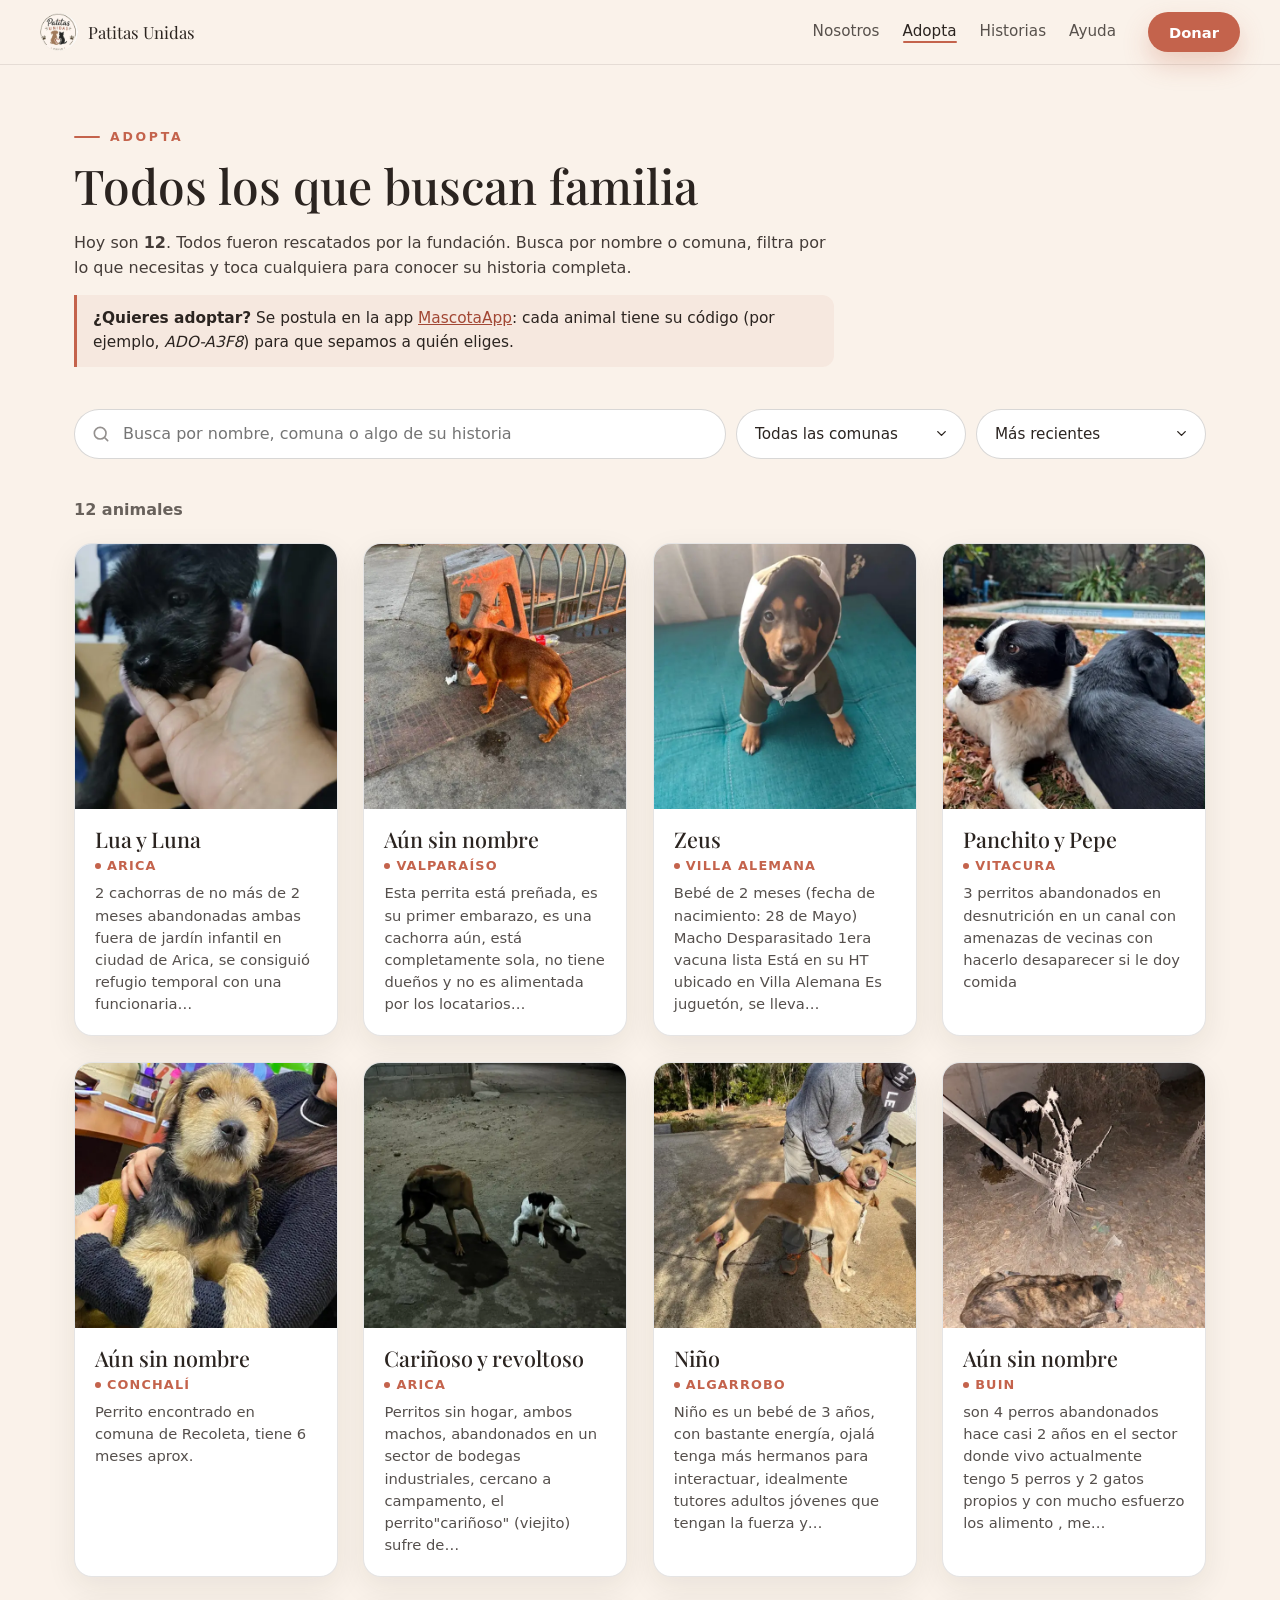
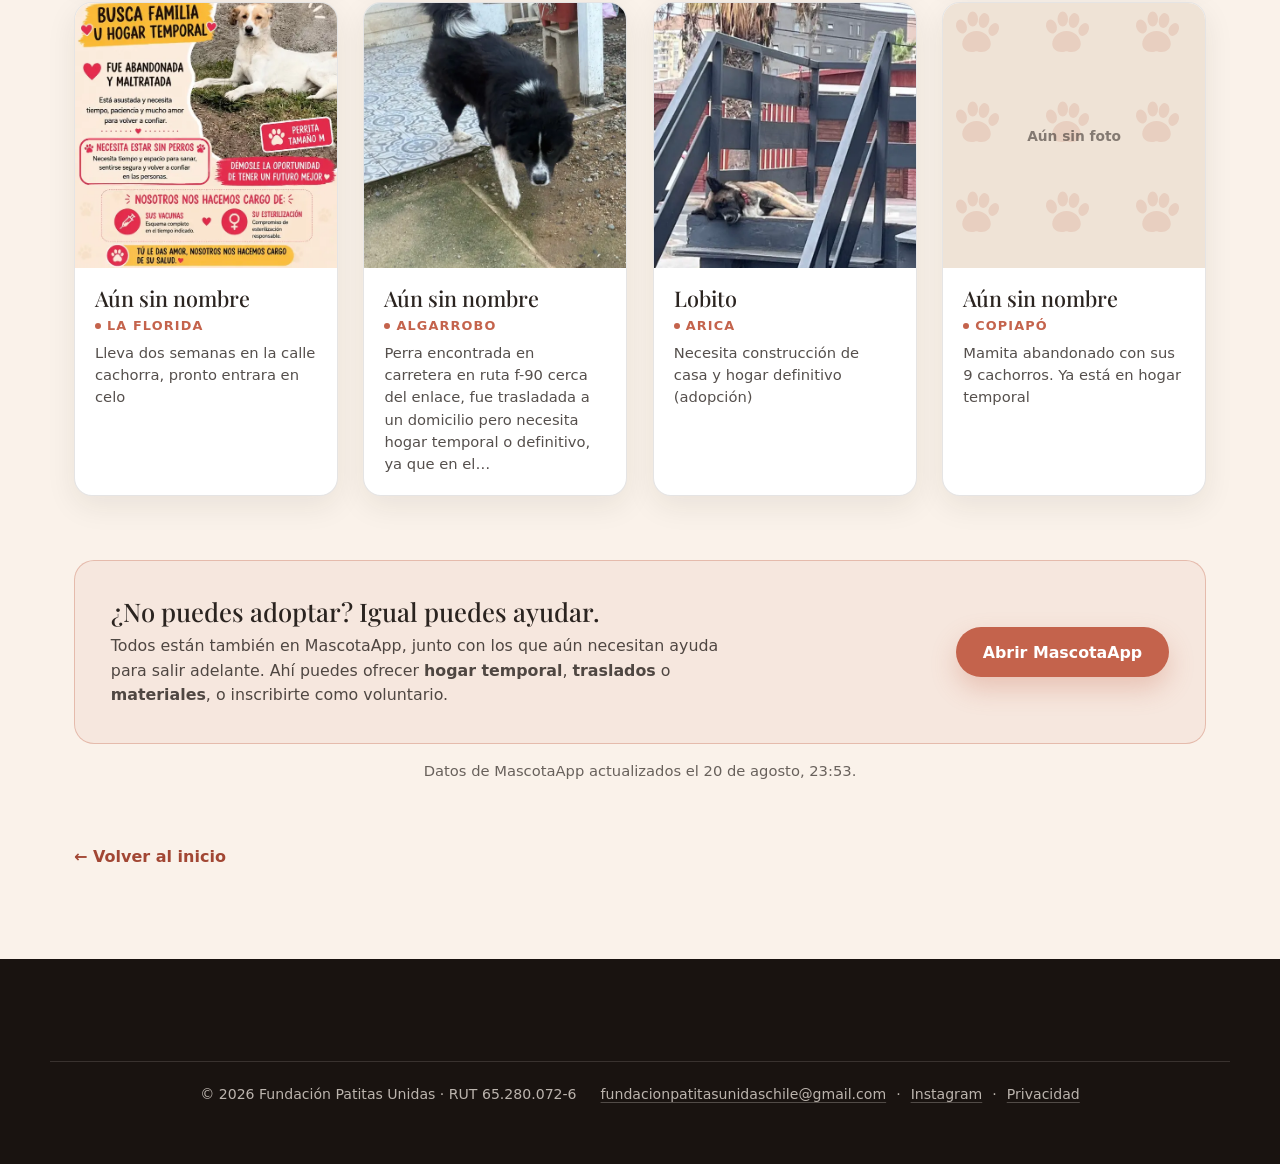
==== commit 53162881: "Casita en seis pasos, codigo de MascotaApp para postular y ajustes en Adopta - Nueva seccion "Un tec" ====
--- a/adopta.html
+++ b/adopta.html
@@ -52,6 +52,11 @@
           Hoy son <strong data-total>varios</strong>. Todos fueron rescatados por la fundaci&oacute;n.
           Busca por nombre o comuna, filtra por lo que necesitas y toca cualquiera para
           conocer su historia completa.
+        </p>
+        <p class="catalogo-postular">
+          <strong>&iquest;Quieres adoptar?</strong> Se postula en la app
+          <a href="https://mascotaapp.cl" target="_blank" rel="noopener noreferrer">MascotaApp</a>:
+          cada animal tiene su c&oacute;digo (por ejemplo, <em>ADO-A3F8</em>) para que sepamos a qui&eacute;n eliges.
         </p>
       </div>
 
--- a/styles.css
+++ b/styles.css
@@ -1605,14 +1605,29 @@
   }
 }
 
-/* ---------- tarjetas de animal (catalogo de adopta.html) ----------
+/* ---------- animales en adopcion ----------
    Las fotos vienen de telefonos: casi todas verticales y de proporcion
    distinta. Se recortan a un alto fijo para que la reja no quede a saltos.
-   En la portada ya no hay reja: ahi esta el anillo (mas abajo). */
+   Las mismas tarjetas se usan en el catalogo de adopta.html. */
 
 .sheet-adopta[hidden],
 .sheet-historias[hidden] {
   display: none;
+}
+
+.adopta-grid {
+  display: grid;
+  /* auto-fit y no auto-fill: al mostrar solo tres, las columnas se estiran a
+     lo ancho en vez de dejar un hueco vacio a la derecha */
+  grid-template-columns: repeat(auto-fit, minmax(260px, 1fr));
+  gap: clamp(18px, 2vw, 28px);
+  margin-top: clamp(34px, 4vw, 54px);
+}
+
+/* la seccion Adopta ahora es oscura (por el anillo): las tarjetas siguen
+   blancas, asi que el texto tiene que volver a ser oscuro */
+.sheet-dark .adopta-card {
+  color: var(--ink);
 }
 
 .adopta-card {
@@ -1712,9 +1727,10 @@
 }
 
 
-/* ---------- llamada a MascotaApp al pie de adopta.html ----------
-   Para quien no puede adoptar: en la app tambien se ofrece hogar temporal,
-   traslados o materiales. */
+/* ---------- llamada a MascotaApp bajo las tarjetas ----------
+   En la web solo salen tres animales al azar; este bloque explica que el
+   catalogo completo vive en la app, y para quien sirve. Tambien va al pie de
+   adopta.html. */
 
 .adopta-cta {
   display: flex;
@@ -3814,3 +3830,715 @@
     transition: none !important;
   }
 }
+
+/* ---------- postular en MascotaApp: ficha, tarjetas y catalogo ----------
+   La adopcion se postula en la app. Cada animal lleva su codigo (ADO-XXXX)
+   para que la fundacion sepa a quien eligio la persona. */
+
+.ficha-postular {
+  margin-top: 24px;
+  padding: 18px 20px;
+  border: 1px solid rgba(196, 99, 76, 0.24);
+  border-radius: 16px;
+  background: rgba(196, 99, 76, 0.07);
+}
+
+.ficha-postular-titulo {
+  margin: 0 0 6px;
+  font-size: 1rem;
+  font-weight: 700;
+}
+
+.ficha-postular-texto {
+  margin: 0 0 12px;
+  font-size: 0.94rem;
+  line-height: 1.55;
+}
+
+.ficha-codigo {
+  display: flex;
+  flex-wrap: wrap;
+  align-items: center;
+  gap: 8px 12px;
+  margin: 0 0 12px;
+}
+
+.ficha-codigo[hidden],
+.ficha-acciones [hidden] {
+  display: none;
+}
+
+.ficha-codigo span {
+  font-size: 0.72rem;
+  font-weight: 700;
+  letter-spacing: 0.14em;
+  text-transform: uppercase;
+  opacity: 0.62;
+}
+
+.ficha-codigo strong,
+.adopta-codigo span {
+  border: 1px dashed var(--terracota);
+  color: #a24734;
+  background: #fff;
+  font-family: ui-monospace, "Cascadia Mono", Consolas, Menlo, monospace;
+  letter-spacing: 0.05em;
+}
+
+.ficha-codigo strong {
+  padding: 4px 12px;
+  border-radius: 8px;
+  font-size: 1.05rem;
+}
+
+.ficha-copiar {
+  padding: 5px 12px;
+  border: 1px solid rgba(43, 36, 32, 0.22);
+  border-radius: 999px;
+  color: inherit;
+  background: transparent;
+  font-size: 0.82rem;
+  font-weight: 600;
+  cursor: pointer;
+}
+
+.ficha-copiar:hover {
+  border-color: var(--terracota);
+}
+
+.ficha-copiar:focus-visible {
+  outline: 2px solid var(--terracota);
+  outline-offset: 2px;
+}
+
+.ficha-tiendas {
+  margin: 0;
+  font-size: 0.86rem;
+  line-height: 1.5;
+  opacity: 0.78;
+}
+
+.ficha-tiendas a,
+.catalogo-postular a {
+  color: #a24734;
+}
+
+.adopta-codigo {
+  display: flex;
+  flex-wrap: wrap;
+  align-items: center;
+  gap: 8px;
+  margin: 6px 0 0;
+  font-size: 0.8rem;
+  font-weight: 600;
+  opacity: 0.85;
+}
+
+.adopta-codigo span {
+  padding: 2px 8px;
+  border-radius: 6px;
+}
+
+.anillo-codigo {
+  margin-top: 2px;
+  font-family: ui-monospace, "Cascadia Mono", Consolas, Menlo, monospace;
+  font-size: 0.68rem;
+  font-style: normal;
+  letter-spacing: 0.06em;
+  opacity: 0.85;
+}
+
+.catalogo-postular {
+  margin: 14px 0 0;
+  padding: 12px 16px;
+  border-left: 3px solid var(--terracota);
+  border-radius: 0 12px 12px 0;
+  background: rgba(196, 99, 76, 0.07);
+  font-size: 0.96rem;
+  line-height: 1.55;
+}
+
+/* ---------- un techo: la casita que se construye ----------
+   Cada pieza del SVG tiene data-desde / data-hasta y js/casita.js le pone
+   .is-on cuando toca. El estado final esta siempre escrito: sin movimiento
+   se ve la casita terminada. */
+
+/* sin foto de fondo: la ilustracion ya llena la seccion */
+#casitas {
+  --sheet-foto: none;
+}
+
+.casitas {
+  display: grid;
+  grid-template-columns: minmax(0, 1.08fr) minmax(0, 0.92fr);
+  gap: clamp(28px, 4vw, 64px);
+  align-items: center;
+  margin-top: clamp(30px, 4vw, 52px);
+}
+
+.casitas-arte {
+  position: relative;
+}
+
+.casita-svg {
+  display: block;
+  width: 100%;
+  height: auto;
+  border-radius: 26px;
+  box-shadow: 0 24px 60px rgba(43, 33, 24, 0.16);
+}
+
+/* arriba a la izquierda: al final la nube ya se fue y ese rincon queda
+   libre; abajo tapaba los platos de comida y agua */
+.casitas-repetir {
+  position: absolute;
+  left: 14px;
+  top: 14px;
+  display: inline-flex;
+  align-items: center;
+  gap: 7px;
+  min-height: 38px;
+  padding: 0 14px;
+  border: 1px solid rgba(43, 36, 32, 0.16);
+  border-radius: 999px;
+  color: var(--ink);
+  background: rgba(250, 242, 234, 0.94);
+  font-size: 0.86rem;
+  font-weight: 600;
+  cursor: pointer;
+}
+
+.casitas-repetir[hidden] {
+  display: none;
+}
+
+.casitas-repetir svg {
+  width: 16px;
+  height: 16px;
+  fill: none;
+  stroke: currentColor;
+  stroke-width: 2.2;
+  stroke-linecap: round;
+  stroke-linejoin: round;
+}
+
+.casitas-repetir:focus-visible {
+  outline: 2px solid var(--terracota);
+  outline-offset: 2px;
+}
+
+/* --- piezas del dibujo --- */
+
+.casita-svg .capa {
+  opacity: 0;
+  transition: opacity 500ms ease;
+}
+
+.casita-svg .capa.is-on {
+  opacity: 1;
+}
+
+.cs-cielo {
+  fill: #dfe2e0;
+  transition: fill 1200ms ease;
+}
+
+.casitas[data-paso="6"] .cs-cielo {
+  fill: #f6e2cc;
+}
+
+.cs-suelo {
+  fill: #d9c3a5;
+}
+
+.cs-pasto {
+  fill: none;
+  stroke: #a8936f;
+  stroke-width: 2;
+  stroke-linecap: round;
+  stroke-linejoin: round;
+}
+
+.cs-nube {
+  fill: #b9bfc0;
+}
+
+.cs-gotas path {
+  fill: none;
+  stroke: #8fa6b3;
+  stroke-width: 2.5;
+  stroke-linecap: round;
+  animation: cs-gota 900ms linear infinite;
+}
+
+.cs-gotas path:nth-child(2n) {
+  animation-delay: -300ms;
+}
+
+.cs-gotas path:nth-child(3n) {
+  animation-delay: -600ms;
+}
+
+@keyframes cs-gota {
+  from {
+    transform: translateY(-10px);
+    opacity: 0;
+  }
+  30% {
+    opacity: 1;
+  }
+  to {
+    transform: translateY(28px);
+    opacity: 0;
+  }
+}
+
+.cs-sol circle {
+  fill: #f2b66d;
+}
+
+.cs-rayos {
+  fill: none;
+  stroke: #f2b66d;
+  stroke-width: 4;
+  stroke-linecap: round;
+  transform-box: fill-box;
+  transform-origin: center;
+  animation: cs-girar 20s linear infinite;
+}
+
+@keyframes cs-girar {
+  to {
+    transform: rotate(360deg);
+  }
+}
+
+.cs-plano path {
+  fill: none;
+  stroke: var(--terracota);
+  stroke-width: 2.5;
+  stroke-linecap: round;
+  stroke-dasharray: 7 6;
+  animation: cs-hormigas 1.2s linear infinite;
+}
+
+.cs-plano .cs-cota {
+  stroke-width: 1.5;
+  stroke-dasharray: none;
+  opacity: 0.7;
+  animation: none;
+}
+
+@keyframes cs-hormigas {
+  to {
+    stroke-dashoffset: -26;
+  }
+}
+
+.cs-base {
+  fill: var(--marron);
+}
+
+.cs-muros rect {
+  fill: #e7bd8f;
+}
+
+.cs-muros path {
+  fill: none;
+  stroke: #c99a6b;
+  stroke-width: 2;
+}
+
+.cs-puerta {
+  fill: #4b3a29;
+}
+
+.cs-techo path:first-child {
+  fill: var(--terracota);
+}
+
+.cs-tejas {
+  fill: none;
+  stroke: #a9503c;
+  stroke-width: 2;
+}
+
+.cs-placa rect {
+  fill: var(--paper);
+}
+
+.cs-placa path {
+  fill: var(--terracota);
+}
+
+.cs-plato {
+  fill: var(--terracota);
+}
+
+.cs-plato-agua {
+  fill: #6f9fb4;
+}
+
+.cs-agua {
+  fill: none;
+  stroke: #cbe6f1;
+  stroke-width: 3;
+  stroke-linecap: round;
+}
+
+.cs-croqueta {
+  fill: #7a5537;
+}
+
+.cs-pelo {
+  fill: #c79a6e;
+}
+
+.cs-oreja {
+  fill: #8a6243;
+}
+
+.cs-cola {
+  fill: none;
+  stroke: #c79a6e;
+  stroke-width: 7;
+  stroke-linecap: round;
+}
+
+.cs-nariz,
+.cs-ojo {
+  fill: var(--ink);
+}
+
+.cs-panuelo,
+.cs-corazon path,
+.cs-alegria path {
+  fill: var(--terracota);
+}
+
+.cs-burbuja {
+  fill: #fff;
+  stroke: rgba(43, 36, 32, 0.14);
+  stroke-width: 1.5;
+}
+
+.cs-punto {
+  fill: var(--caramelo);
+  transform-box: fill-box;
+  transform-origin: center;
+  animation: cs-tecleo 1.2s ease-in-out infinite;
+}
+
+.cs-punto:nth-of-type(2) {
+  animation-delay: 150ms;
+}
+
+.cs-punto:nth-of-type(3) {
+  animation-delay: 300ms;
+}
+
+@keyframes cs-tecleo {
+  0%,
+  60%,
+  100% {
+    transform: translateY(0);
+    opacity: 0.5;
+  }
+  30% {
+    transform: translateY(-5px);
+    opacity: 1;
+  }
+}
+
+/* --- el perrito: bajo la lluvia tirita; al final camina a su casita --- */
+
+.cs-perro {
+  transform: translate(120px, 296px);
+  transition: transform 1400ms cubic-bezier(0.45, 0, 0.2, 1) 1500ms;
+}
+
+.casitas[data-paso="6"] .cs-perro {
+  transform: translate(292px, 296px);
+}
+
+.cs-perro-cuerpo {
+  transform-box: fill-box;
+  transform-origin: center bottom;
+}
+
+.casitas[data-paso="1"] .cs-perro-cuerpo {
+  animation: cs-tiritar 220ms ease-in-out infinite alternate;
+}
+
+.casitas[data-paso="6"] .cs-perro-cuerpo {
+  animation: cs-trote 350ms ease-in-out 1500ms 4;
+}
+
+@keyframes cs-tiritar {
+  from {
+    transform: rotate(-1.2deg);
+  }
+  to {
+    transform: rotate(1.2deg);
+  }
+}
+
+@keyframes cs-trote {
+  50% {
+    transform: translateY(-6px);
+  }
+}
+
+/* --- la casita se arma pieza por pieza --- */
+
+.cs-casa .cs-base,
+.cs-casa .cs-muros,
+.cs-casa .cs-puerta,
+.cs-casa .cs-techo,
+.cs-casa .cs-placa,
+.cs-corazon path,
+.cs-alegria path,
+.cs-platos > * {
+  transform-box: fill-box;
+}
+
+.cs-casa.is-on .cs-base {
+  transform-origin: center;
+  animation: cs-ancho 400ms cubic-bezier(0.22, 1, 0.36, 1) both;
+}
+
+.cs-casa.is-on .cs-muros {
+  transform-origin: center bottom;
+  animation: crece-y 600ms cubic-bezier(0.22, 1, 0.36, 1) 250ms both;
+}
+
+.cs-casa.is-on .cs-puerta {
+  animation: cs-aparece 400ms ease 750ms both;
+}
+
+.cs-casa.is-on .cs-techo {
+  animation: cs-cae 700ms cubic-bezier(0.34, 1.56, 0.64, 1) 850ms both;
+}
+
+.cs-casa.is-on .cs-placa {
+  transform-origin: center;
+  animation: punto-pop 420ms cubic-bezier(0.34, 1.56, 0.64, 1) 1350ms both;
+}
+
+.cs-platos.is-on > * {
+  transform-origin: center bottom;
+  animation: punto-pop 420ms cubic-bezier(0.34, 1.56, 0.64, 1) both;
+}
+
+.cs-platos.is-on > :nth-child(n + 5) {
+  animation-delay: 200ms;
+}
+
+.cs-corazon.is-on path,
+.cs-alegria.is-on path {
+  transform-origin: center;
+  animation: punto-pop 500ms cubic-bezier(0.34, 1.56, 0.64, 1) both,
+    cs-flotar 2.4s ease-in-out 500ms infinite;
+}
+
+.cs-alegria.is-on path {
+  animation-delay: 2600ms, 3100ms;
+}
+
+.cs-alegria.is-on path:nth-child(2) {
+  animation-delay: 2800ms, 3300ms;
+}
+
+@keyframes cs-ancho {
+  from {
+    transform: scaleX(0);
+  }
+}
+
+@keyframes cs-aparece {
+  from {
+    opacity: 0;
+  }
+}
+
+@keyframes cs-cae {
+  from {
+    transform: translateY(-70px);
+    opacity: 0;
+  }
+}
+
+@keyframes cs-flotar {
+  50% {
+    transform: translateY(-6px);
+  }
+}
+
+/* --- los seis pasos --- */
+
+.casitas-pasos {
+  display: grid;
+  gap: 4px;
+  margin: 0;
+  padding: 0;
+  list-style: none;
+}
+
+.casitas-paso {
+  position: relative;
+  padding: 12px 16px;
+  border-radius: 14px;
+  opacity: 0.55;
+  transition: opacity 300ms ease, background-color 300ms ease;
+}
+
+.casitas-paso.is-hecho {
+  opacity: 0.8;
+}
+
+.casitas-paso.is-activo {
+  opacity: 1;
+  background: rgba(196, 99, 76, 0.08);
+}
+
+/* barrita de avance mientras la animacion se cuenta sola */
+.casitas.is-reproduciendo .casitas-paso.is-activo::after {
+  content: "";
+  position: absolute;
+  left: 16px;
+  right: 16px;
+  bottom: 5px;
+  height: 2px;
+  border-radius: 2px;
+  background: var(--terracota);
+  transform-origin: left;
+  animation: cs-avance 2600ms linear both;
+}
+
+@keyframes cs-avance {
+  from {
+    transform: scaleX(0);
+  }
+}
+
+.casitas-paso-btn {
+  display: flex;
+  align-items: center;
+  gap: 12px;
+  width: 100%;
+  padding: 0;
+  color: inherit;
+  background: none;
+  font: inherit;
+  text-align: left;
+  cursor: pointer;
+}
+
+.casitas-paso-btn:focus-visible {
+  outline: 2px solid var(--terracota);
+  outline-offset: 4px;
+  border-radius: 8px;
+}
+
+.casitas-num {
+  display: grid;
+  flex: none;
+  place-items: center;
+  width: 32px;
+  height: 32px;
+  border: 2px solid var(--terracota);
+  border-radius: 50%;
+  color: var(--terracota);
+  font-family: var(--font-display);
+  font-weight: 600;
+  transition: background-color 300ms ease, color 300ms ease;
+}
+
+.casitas-paso.is-activo .casitas-num,
+.casitas-paso.is-hecho .casitas-num {
+  color: #fff;
+  background: var(--terracota);
+}
+
+.casitas-paso-titulo {
+  font-size: 1.06rem;
+  font-weight: 700;
+  line-height: 1.3;
+}
+
+.casitas-paso p {
+  margin: 6px 0 0 44px;
+  font-size: 0.95rem;
+  line-height: 1.55;
+  opacity: 0.85;
+}
+
+.casitas-cifra {
+  display: flex;
+  align-items: baseline;
+  gap: 10px;
+  margin: 18px 0 0;
+}
+
+.casitas-cifra[hidden] {
+  display: none;
+}
+
+.casitas-cifra strong {
+  color: var(--terracota);
+  font-family: var(--font-display);
+  font-size: clamp(2.2rem, 3.6vw, 3rem);
+  font-weight: 600;
+  line-height: 1;
+}
+
+.casitas-nota {
+  margin-top: clamp(30px, 4vw, 50px);
+  padding: clamp(24px, 2.8vw, 36px);
+  border: 1px solid rgba(196, 99, 76, 0.34);
+  border-radius: 20px;
+  background: rgba(196, 99, 76, 0.07);
+}
+
+.casitas-frase {
+  max-width: 46ch;
+  margin: 0;
+  font-family: var(--font-display);
+  font-size: clamp(1.35rem, 2.2vw, 1.8rem);
+  line-height: 1.25;
+  text-wrap: balance;
+}
+
+.casitas-nota .btn-row {
+  margin-top: 20px;
+}
+
+@media (max-width: 900px) {
+  .casitas {
+    grid-template-columns: minmax(0, 1fr);
+  }
+}
+
+@media (max-width: 560px) {
+  .casitas-paso {
+    padding: 10px 12px;
+  }
+
+  .casitas-paso p {
+    margin-left: 44px;
+    font-size: 0.92rem;
+  }
+}
+
+@media (prefers-reduced-motion: reduce) {
+  .casita-svg *,
+  .casita-svg .capa,
+  .cs-perro {
+    animation: none !important;
+    transition: none !important;
+  }
+
+  .casitas.is-reproduciendo .casitas-paso.is-activo::after {
+    display: none;
+  }
+}
